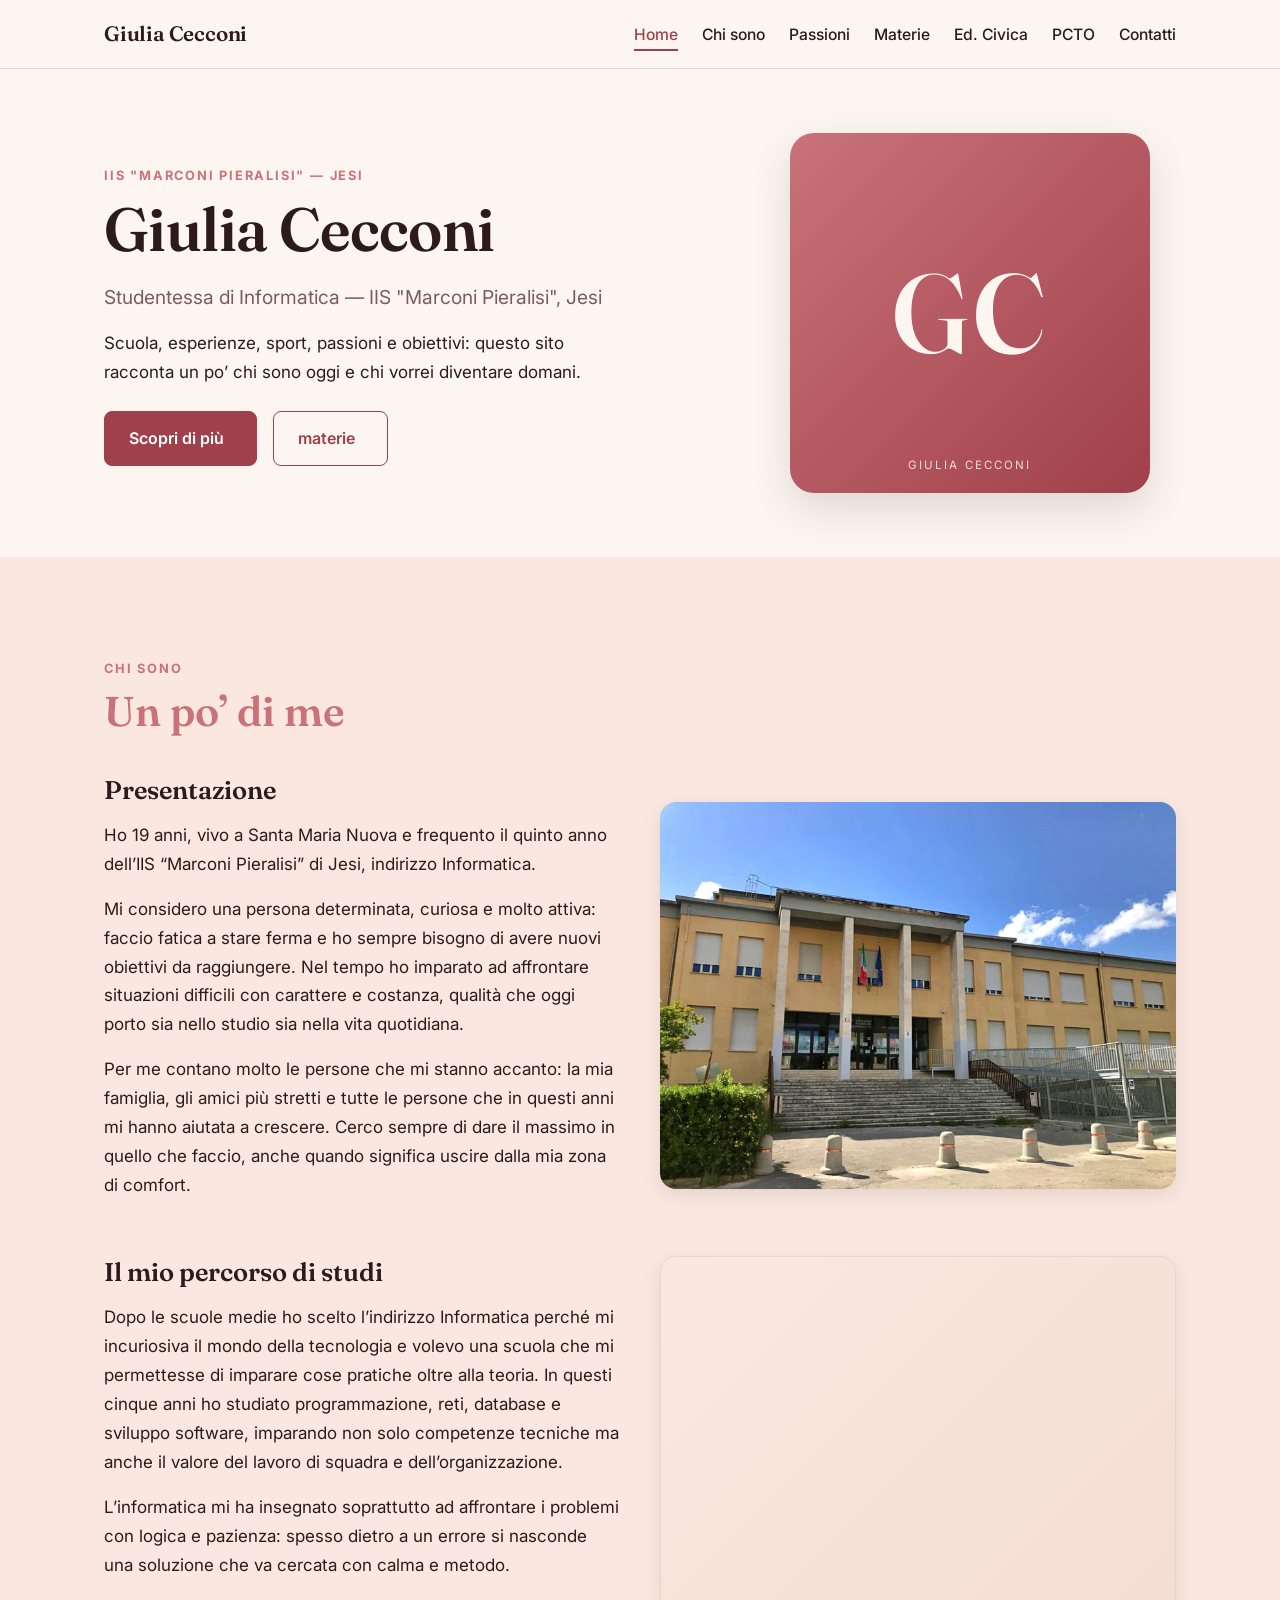
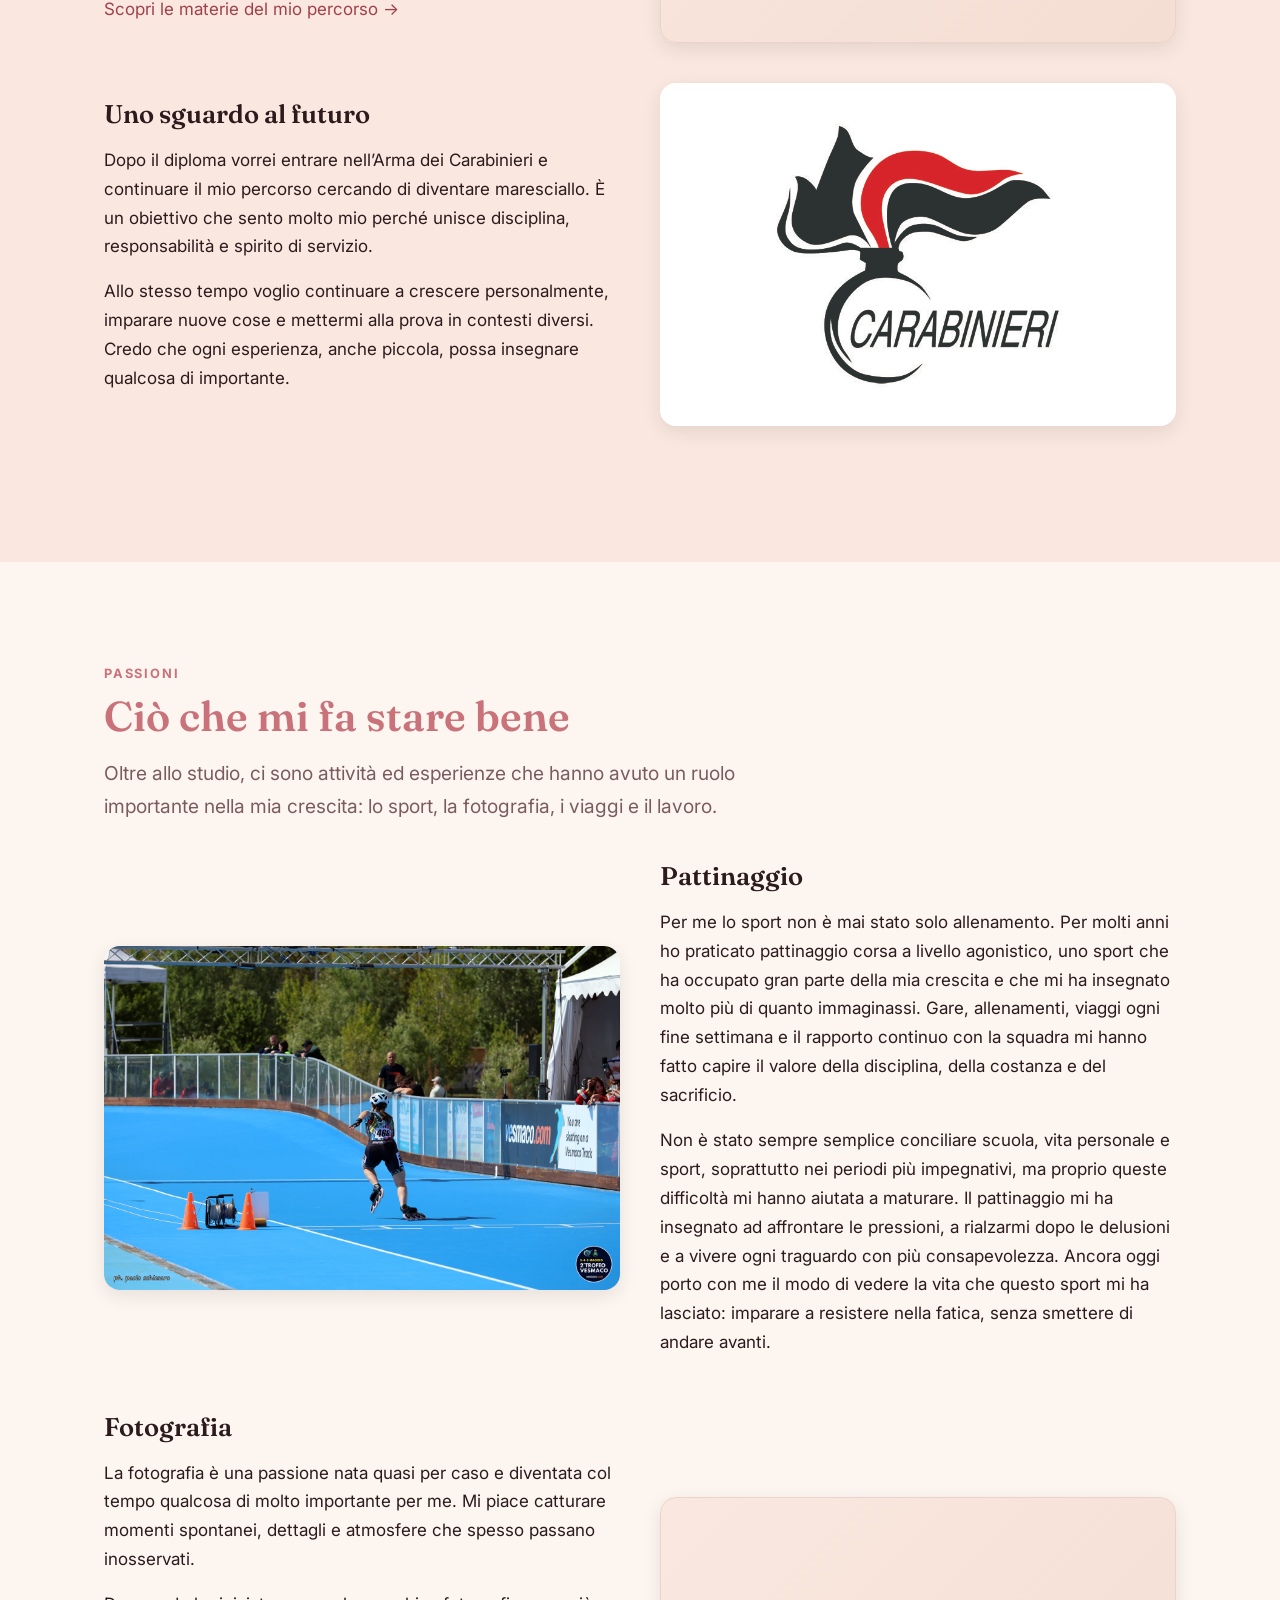
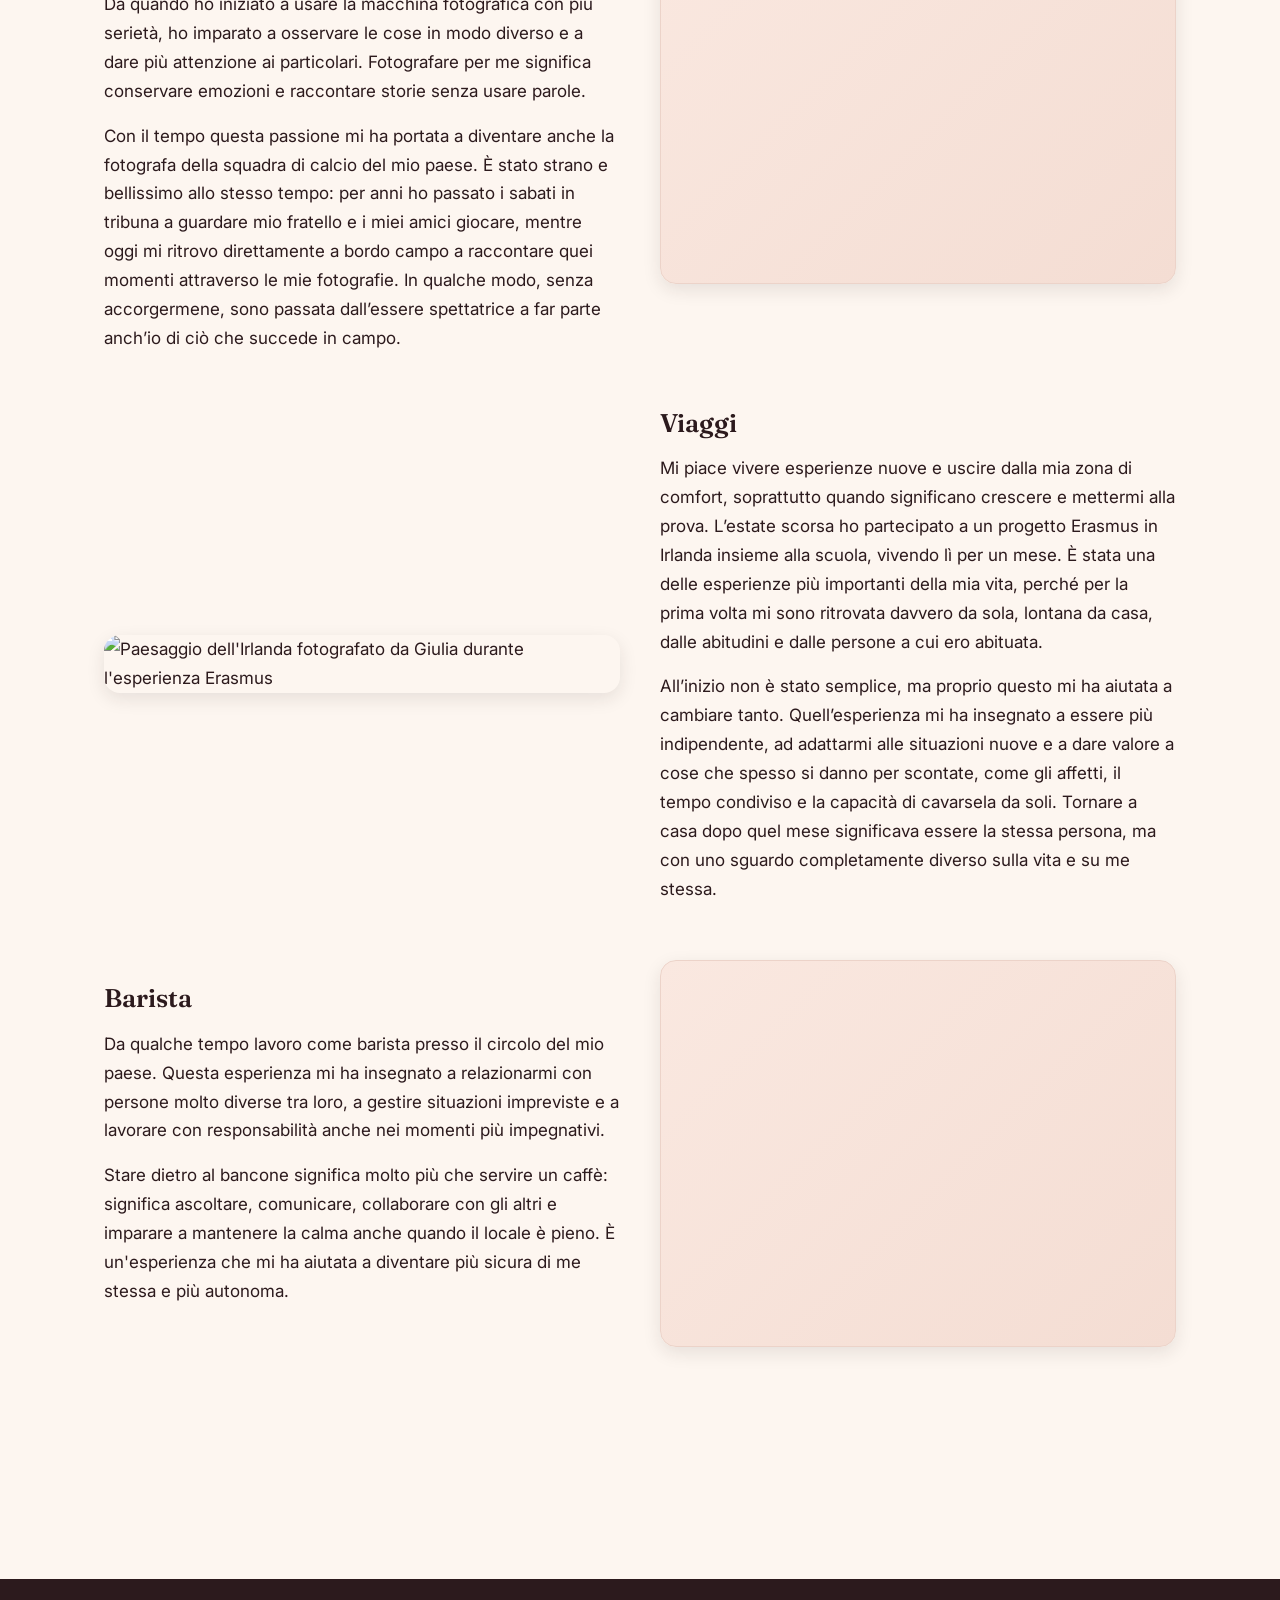
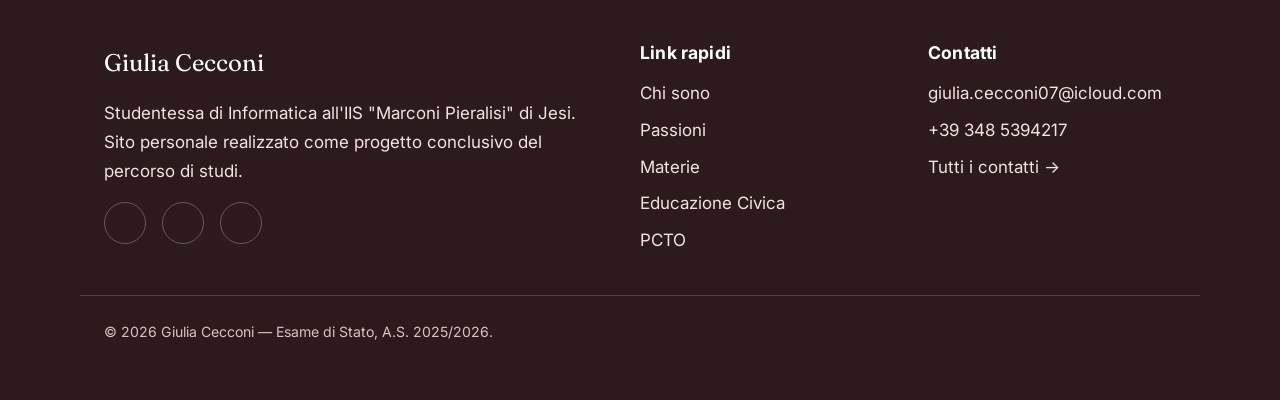
==== index.html @ 6cb70560 "Crea il sito personale (HTML, CSS, JS vanilla) Sito statico multi-pagina per l'Esame di Stato: - Hom" ====
<!DOCTYPE html>
<html lang="it">
<head>
  <meta charset="UTF-8">
  <meta name="viewport" content="width=device-width, initial-scale=1.0">
  <title>Giulia Cecconi — Sito personale</title>
  <meta name="description" content="Sito personale di Giulia Cecconi, studentessa di Informatica all'IIS Marconi Pieralisi di Jesi: chi sono, percorso di studi, passioni e obiettivi.">
  <meta property="og:title" content="Giulia Cecconi — Sito personale">
  <meta property="og:description" content="Scuola, esperienze, sport e passioni: il sito personale di Giulia Cecconi, studentessa di Informatica a Jesi.">
  <meta property="og:type" content="website">
  <link rel="preconnect" href="https://fonts.googleapis.com">
  <link rel="preconnect" href="https://fonts.gstatic.com" crossorigin>
  <link href="https://fonts.googleapis.com/css2?family=Fraunces:opsz,wght@9..144,400;9..144,500;9..144,600&family=Inter:wght@400;500;600;700&display=swap" rel="stylesheet">
  <link rel="stylesheet" href="css/style.css">
</head>
<body>
  <a class="skip-link" href="#main">Salta al contenuto</a>

  <!-- ======================= HEADER / NAV ======================= -->
  <header class="site-header">
    <nav class="nav container" aria-label="Navigazione principale">
      <a class="nav__brand" href="index.html">Giulia Cecconi</a>
      <button class="nav__toggle" aria-label="Apri il menù" aria-expanded="false" aria-controls="nav-list">
        <i data-lucide="menu"></i>
      </button>
      <ul class="nav__list" id="nav-list">
        <li class="nav__item"><a class="nav__link" href="index.html" aria-current="page">Home</a></li>
        <li class="nav__item"><a class="nav__link" href="index.html#chi-sono">Chi sono</a></li>
        <li class="nav__item"><a class="nav__link" href="index.html#passioni">Passioni</a></li>
        <li class="nav__item"><a class="nav__link" href="materie.html">Materie</a></li>
        <li class="nav__item"><a class="nav__link" href="educazione-civica.html">Ed. Civica</a></li>
        <li class="nav__item"><a class="nav__link" href="pcto.html">PCTO</a></li>
        <li class="nav__item"><a class="nav__link" href="contatti.html">Contatti</a></li>
      </ul>
    </nav>
  </header>

  <main id="main">
    <!-- ======================= HERO (#home) ======================= -->
    <section class="hero" id="home">
      <div class="container hero__inner">
        <div>
          <p class="eyebrow">IIS "Marconi Pieralisi" — Jesi</p>
          <h1>Giulia Cecconi</h1>
          <p class="lead">Studentessa di Informatica — IIS "Marconi Pieralisi", Jesi</p>
          <p class="hero__welcome">Scuola, esperienze, sport, passioni e obiettivi: questo sito racconta un po’ chi sono oggi e chi vorrei diventare domani.</p>
          <div class="hero__actions">
            <a class="btn btn--accent" href="#chi-sono">Scopri di più <i data-lucide="arrow-down"></i></a>
            <a class="btn btn--ghost" href="materie.html">materie <i data-lucide="arrow-right"></i></a>
          </div>
        </div>
        <!-- Placeholder grafico: foto profilo da inserire in un secondo momento -->
        <div class="monogram" aria-hidden="true">
          <span>GC</span>
          <small>Giulia Cecconi</small>
        </div>
      </div>
    </section>

    <!-- ======================= CHI SONO (#chi-sono) ======================= -->
    <section class="section section--surface" id="chi-sono">
      <div class="container">
        <div class="section__head reveal">
          <p class="eyebrow">Chi sono</p>
          <h2>Un po’ di me</h2>
        </div>

        <div class="feature reveal">
          <div class="feature__text">
            <h3>Presentazione</h3>
            <p>Ho 19 anni, vivo a Santa Maria Nuova e frequento il quinto anno dell’IIS “Marconi Pieralisi” di Jesi, indirizzo Informatica.</p>
            <p>Mi considero una persona determinata, curiosa e molto attiva: faccio fatica a stare ferma e ho sempre bisogno di avere nuovi obiettivi da raggiungere. Nel tempo ho imparato ad affrontare situazioni difficili con carattere e costanza, qualità che oggi porto sia nello studio sia nella vita quotidiana.</p>
            <p>Per me contano molto le persone che mi stanno accanto: la mia famiglia, gli amici più stretti e tutte le persone che in questi anni mi hanno aiutata a crescere. Cerco sempre di dare il massimo in quello che faccio, anche quando significa uscire dalla mia zona di comfort.</p>
          </div>
          <div class="feature__media">
            <img src="immagini/fotoScuola.jpg" alt="L'istituto IIS Marconi Pieralisi di Jesi frequentato da Giulia" loading="lazy">
          </div>
        </div>

        <div class="feature reveal">
          <div class="feature__text">
            <h3>Il mio percorso di studi</h3>
            <p>Dopo le scuole medie ho scelto l’indirizzo Informatica perché mi incuriosiva il mondo della tecnologia e volevo una scuola che mi permettesse di imparare cose pratiche oltre alla teoria. In questi cinque anni ho studiato programmazione, reti, database e sviluppo software, imparando non solo competenze tecniche ma anche il valore del lavoro di squadra e dell’organizzazione.</p>
            <p>L’informatica mi ha insegnato soprattutto ad affrontare i problemi con logica e pazienza: spesso dietro a un errore si nasconde una soluzione che va cercata con calma e metodo.</p>
            <p><a href="materie.html">Scopri le materie del mio percorso →</a></p>
          </div>
          <div class="feature__media">
            <div class="media-placeholder" role="img" aria-label="Sezione dedicata al percorso di studi">
              <i data-lucide="graduation-cap"></i>
            </div>
          </div>
        </div>

        <div class="feature feature--reverse reveal">
          <div class="feature__text">
            <h3>Uno sguardo al futuro</h3>
            <p>Dopo il diploma vorrei entrare nell’Arma dei Carabinieri e continuare il mio percorso cercando di diventare maresciallo. È un obiettivo che sento molto mio perché unisce disciplina, responsabilità e spirito di servizio.</p>
            <p>Allo stesso tempo voglio continuare a crescere personalmente, imparare nuove cose e mettermi alla prova in contesti diversi. Credo che ogni esperienza, anche piccola, possa insegnare qualcosa di importante.</p>
          </div>
          <div class="feature__media">
            <img src="immagini/carabinieri.jpg" alt="Immagine legata all'obiettivo di Giulia di entrare nell'Arma dei Carabinieri" loading="lazy">
          </div>
        </div>
      </div>
    </section>

    <!-- ======================= PASSIONI (#passioni) ======================= -->
    <section class="section" id="passioni">
      <div class="container">
        <div class="section__head reveal">
          <p class="eyebrow">Passioni</p>
          <h2>Ciò che mi fa stare bene</h2>
          <p class="lead">Oltre allo studio, ci sono attività ed esperienze che hanno avuto un ruolo importante nella mia crescita: lo sport, la fotografia, i viaggi e il lavoro.</p>
        </div>

        <!-- Pattinaggio -->
        <div class="feature reveal">
          <div class="feature__media">
            <img src="immagini/pattinaggio1.jpg" alt="Giulia durante una gara di pattinaggio corsa" loading="lazy">
          </div>
          <div class="feature__text">
            <h3>Pattinaggio</h3>
            <p>Per me lo sport non è mai stato solo allenamento. Per molti anni ho praticato pattinaggio corsa a livello agonistico, uno sport che ha occupato gran parte della mia crescita e che mi ha insegnato molto più di quanto immaginassi. Gare, allenamenti, viaggi ogni fine settimana e il rapporto continuo con la squadra mi hanno fatto capire il valore della disciplina, della costanza e del sacrificio.</p>
            <p>Non è stato sempre semplice conciliare scuola, vita personale e sport, soprattutto nei periodi più impegnativi, ma proprio queste difficoltà mi hanno aiutata a maturare. Il pattinaggio mi ha insegnato ad affrontare le pressioni, a rialzarmi dopo le delusioni e a vivere ogni traguardo con più consapevolezza. Ancora oggi porto con me il modo di vedere la vita che questo sport mi ha lasciato: imparare a resistere nella fatica, senza smettere di andare avanti.</p>
          </div>
        </div>

        <!-- Fotografia -->
        <div class="feature feature--reverse reveal">
          <div class="feature__media">
            <div class="media-placeholder" role="img" aria-label="Passione per la fotografia">
              <i data-lucide="camera"></i>
            </div>
          </div>
          <div class="feature__text">
            <h3>Fotografia</h3>
            <p>La fotografia è una passione nata quasi per caso e diventata col tempo qualcosa di molto importante per me. Mi piace catturare momenti spontanei, dettagli e atmosfere che spesso passano inosservati.</p>
            <p>Da quando ho iniziato a usare la macchina fotografica con più serietà, ho imparato a osservare le cose in modo diverso e a dare più attenzione ai particolari. Fotografare per me significa conservare emozioni e raccontare storie senza usare parole.</p>
            <p>Con il tempo questa passione mi ha portata a diventare anche la fotografa della squadra di calcio del mio paese. È stato strano e bellissimo allo stesso tempo: per anni ho passato i sabati in tribuna a guardare mio fratello e i miei amici giocare, mentre oggi mi ritrovo direttamente a bordo campo a raccontare quei momenti attraverso le mie fotografie. In qualche modo, senza accorgermene, sono passata dall’essere spettatrice a far parte anch’io di ciò che succede in campo.</p>
          </div>
        </div>

        <!-- Viaggi -->
        <div class="feature reveal">
          <div class="feature__media">
            <img src="immagini/fotoIrlanda.jpg" alt="Paesaggio dell'Irlanda fotografato da Giulia durante l'esperienza Erasmus" loading="lazy">
          </div>
          <div class="feature__text">
            <h3>Viaggi</h3>
            <p>Mi piace vivere esperienze nuove e uscire dalla mia zona di comfort, soprattutto quando significano crescere e mettermi alla prova. L’estate scorsa ho partecipato a un progetto Erasmus in Irlanda insieme alla scuola, vivendo lì per un mese. È stata una delle esperienze più importanti della mia vita, perché per la prima volta mi sono ritrovata davvero da sola, lontana da casa, dalle abitudini e dalle persone a cui ero abituata.</p>
            <p>All’inizio non è stato semplice, ma proprio questo mi ha aiutata a cambiare tanto. Quell’esperienza mi ha insegnato a essere più indipendente, ad adattarmi alle situazioni nuove e a dare valore a cose che spesso si danno per scontate, come gli affetti, il tempo condiviso e la capacità di cavarsela da soli. Tornare a casa dopo quel mese significava essere la stessa persona, ma con uno sguardo completamente diverso sulla vita e su me stessa.</p>
          </div>
        </div>

        <!-- Barista -->
        <div class="feature feature--reverse reveal">
          <div class="feature__media">
            <div class="media-placeholder" role="img" aria-label="Esperienza di lavoro come barista">
              <i data-lucide="coffee"></i>
            </div>
          </div>
          <div class="feature__text">
            <h3>Barista</h3>
            <p>Da qualche tempo lavoro come barista presso il circolo del mio paese. Questa esperienza mi ha insegnato a relazionarmi con persone molto diverse tra loro, a gestire situazioni impreviste e a lavorare con responsabilità anche nei momenti più impegnativi.</p>
            <p>Stare dietro al bancone significa molto più che servire un caffè: significa ascoltare, comunicare, collaborare con gli altri e imparare a mantenere la calma anche quando il locale è pieno. È un'esperienza che mi ha aiutata a diventare più sicura di me stessa e più autonoma.</p>
          </div>
        </div>
      </div>
    </section>
  </main>

  <!-- ======================= FOOTER ======================= -->
  <footer class="site-footer">
    <div class="container footer-grid">
      <div class="footer-col">
        <p class="footer-brand">Giulia Cecconi</p>
        <p>Studentessa di Informatica all'IIS "Marconi Pieralisi" di Jesi. Sito personale realizzato come progetto conclusivo del percorso di studi.</p>
        <div class="footer-social">
          <a href="https://instagram.com/giuliacecconiii" target="_blank" rel="noopener" aria-label="Profilo Instagram">
            <i data-lucide="instagram"></i>
          </a>
          <a href="https://github.com/Giulia431-creator" target="_blank" rel="noopener" aria-label="Profilo GitHub">
            <i data-lucide="github"></i>
          </a>
          <a href="mailto:giulia.cecconi07@icloud.com" aria-label="Invia una email">
            <i data-lucide="mail"></i>
          </a>
        </div>
      </div>
      <div class="footer-col">
        <h4>Link rapidi</h4>
        <ul>
          <li><a href="index.html#chi-sono">Chi sono</a></li>
          <li><a href="index.html#passioni">Passioni</a></li>
          <li><a href="materie.html">Materie</a></li>
          <li><a href="educazione-civica.html">Educazione Civica</a></li>
          <li><a href="pcto.html">PCTO</a></li>
        </ul>
      </div>
      <div class="footer-col">
        <h4>Contatti</h4>
        <ul>
          <li><a href="mailto:giulia.cecconi07@icloud.com">giulia.cecconi07@icloud.com</a></li>
          <li><a href="tel:+393485394217">+39 348 5394217</a></li>
          <li><a href="contatti.html">Tutti i contatti →</a></li>
        </ul>
      </div>
    </div>
    <div class="container footer-bottom">
      <p>© <span data-year>2026</span> Giulia Cecconi — Esame di Stato, A.S. 2025/2026.</p>
    </div>
  </footer>

  <script src="https://unpkg.com/lucide@latest"></script>
  <script src="js/script.js"></script>
</body>
</html>
---- css/style.css ----
/* =========================================================
   Sito personale di Giulia Cecconi
   Foglio di stile unico — mobile-first
   Mood: editoriale caldo e sobrio
   ========================================================= */

/* -------------------------------------------------
   1. Variabili globali (palette, spaziature, token)
   ------------------------------------------------- */
:root {
  /* Palette fissa (da brief) */
  --color-bg:        #FDF6F0;  /* bianco caldo, sfondo principale */
  --color-surface:   #FAE8E0;  /* rosa cipria chiaro, sfondo card e sezioni alternate */
  --color-primary:   #C9727A;  /* rosa antico medio, titoli e accenti strutturali */
  --color-accent:    #A0404A;  /* rosa scuro/burgundy, CTA, link attivi, hover */
  --color-text:      #2C1A1D;  /* quasi-nero caldo, corpo del testo */
  --color-muted:     #7A5C60;  /* rosa-grigio, didascalie, label, testo secondario */

  /* Superfici derivate */
  --color-surface-2: #F4DDD3;  /* tono leggermente più carico per bordi/hover */
  --color-border:    #ECD3C9;

  /* Tipografia */
  --font-head: "Fraunces", Georgia, "Times New Roman", serif;
  --font-body: "Inter", system-ui, -apple-system, "Segoe UI", sans-serif;

  /* Scala spaziature */
  --space-xs: 0.5rem;
  --space-sm: 1rem;
  --space-md: 1.5rem;
  --space-lg: 2.5rem;
  --space-xl: 4rem;
  --space-2xl: 6rem;

  /* Raggi */
  --radius-sm: 8px;
  --radius:    16px;
  --radius-lg: 24px;

  /* Ombre (scala coerente) */
  --shadow-sm: 0 1px 3px rgba(44, 26, 29, 0.08);
  --shadow:    0 6px 18px rgba(44, 26, 29, 0.10);
  --shadow-lg: 0 16px 40px rgba(44, 26, 29, 0.14);

  /* Transizioni */
  --transition: 220ms ease;

  /* Layout */
  --content-width: 1120px;
  --header-height: 68px;
}

/* -------------------------------------------------
   2. Reset di base e impostazioni generali
   ------------------------------------------------- */
*,
*::before,
*::after {
  box-sizing: border-box;
}

html {
  scroll-behavior: smooth;
  /* compensa l'header sticky quando si salta alle ancore */
  scroll-padding-top: calc(var(--header-height) + 1rem);
}

body {
  margin: 0;
  font-family: var(--font-body);
  font-size: 1.0625rem;
  line-height: 1.7;
  color: var(--color-text);
  background-color: var(--color-bg);
  -webkit-font-smoothing: antialiased;
}

img {
  max-width: 100%;
  display: block;
}

a {
  color: var(--color-accent);
  text-decoration: none;
}

a:hover {
  text-decoration: underline;
  text-underline-offset: 3px;
}

/* Focus visibile su tutti gli elementi interattivi */
a:focus-visible,
button:focus-visible,
.subject-card:focus-visible {
  outline: 3px solid var(--color-accent);
  outline-offset: 3px;
  border-radius: var(--radius-sm);
}

/* -------------------------------------------------
   3. Tipografia (4 livelli visivi netti)
   ------------------------------------------------- */
h1, h2, h3, h4 {
  font-family: var(--font-head);
  font-weight: 600;
  line-height: 1.15;
  color: var(--color-text);
  margin: 0 0 var(--space-sm);
}

h1 {
  font-size: clamp(2.4rem, 6vw, 3.8rem);
  font-weight: 600;
  letter-spacing: -0.01em;
}

h2 {
  font-size: clamp(1.9rem, 4vw, 2.6rem);
  color: var(--color-primary);
}

h3 {
  font-size: clamp(1.3rem, 2.5vw, 1.6rem);
}

h4 {
  font-size: 1.1rem;
  font-family: var(--font-body);
  font-weight: 700;
  letter-spacing: 0.01em;
}

p {
  margin: 0 0 var(--space-sm);
}

.lead {
  font-size: 1.2rem;
  color: var(--color-muted);
}

/* Etichetta/eyebrow sopra i titoli di sezione */
.eyebrow {
  display: inline-block;
  font-family: var(--font-body);
  font-size: 0.8rem;
  font-weight: 700;
  letter-spacing: 0.14em;
  text-transform: uppercase;
  color: var(--color-primary);
  margin-bottom: var(--space-xs);
}

/* -------------------------------------------------
   4. Layout di base e contenitori
   ------------------------------------------------- */
.container {
  width: 100%;
  max-width: var(--content-width);
  margin-inline: auto;
  padding-inline: var(--space-md);
}

.section {
  padding-block: var(--space-xl);
}

.section--surface {
  background-color: var(--color-surface);
}

.section__head {
  max-width: 720px;
  margin-bottom: var(--space-lg);
}

.skip-link {
  position: absolute;
  left: -999px;
  top: 0;
  background: var(--color-accent);
  color: #fff;
  padding: 0.6rem 1rem;
  border-radius: 0 0 var(--radius-sm) 0;
  z-index: 200;
}
.skip-link:focus {
  left: 0;
}

/* -------------------------------------------------
   5. Header e navigazione (sticky + hamburger)
   ------------------------------------------------- */
.site-header {
  position: sticky;
  top: 0;
  z-index: 100;
  background-color: rgba(253, 246, 240, 0.92);
  backdrop-filter: saturate(160%) blur(8px);
  border-bottom: 1px solid var(--color-border);
}

.nav {
  display: flex;
  align-items: center;
  justify-content: space-between;
  height: var(--header-height);
}

.nav__brand {
  font-family: var(--font-head);
  font-weight: 600;
  font-size: 1.3rem;
  color: var(--color-text);
  letter-spacing: -0.01em;
}
.nav__brand:hover {
  text-decoration: none;
  color: var(--color-accent);
}

.nav__toggle {
  display: inline-flex;
  align-items: center;
  justify-content: center;
  width: 44px;
  height: 44px;
  background: transparent;
  border: 1px solid var(--color-border);
  border-radius: var(--radius-sm);
  color: var(--color-text);
  cursor: pointer;
}
.nav__toggle:hover {
  background-color: var(--color-surface);
}

.nav__list {
  list-style: none;
  margin: 0;
  padding: 0;
  display: flex;
  gap: var(--space-md);
}

.nav__link {
  color: var(--color-text);
  font-weight: 500;
  font-size: 0.98rem;
  padding: 0.35rem 0;
  position: relative;
}
.nav__link:hover {
  color: var(--color-accent);
  text-decoration: none;
}
/* link attivo / hover: underline burgundy discreta */
.nav__link::after {
  content: "";
  position: absolute;
  left: 0;
  bottom: -2px;
  width: 0;
  height: 2px;
  background-color: var(--color-accent);
  transition: width var(--transition);
}
.nav__link:hover::after,
.nav__link[aria-current="page"]::after {
  width: 100%;
}
.nav__link[aria-current="page"] {
  color: var(--color-accent);
}

/* Mobile-first: menù nascosto, hamburger visibile */
@media (max-width: 767px) {
  .nav__list {
    position: fixed;
    inset: var(--header-height) 0 auto 0;
    flex-direction: column;
    gap: 0;
    background-color: var(--color-bg);
    border-bottom: 1px solid var(--color-border);
    box-shadow: var(--shadow);
    padding: var(--space-sm) var(--space-md) var(--space-md);
    transform: translateY(-12px);
    opacity: 0;
    pointer-events: none;
    transition: opacity var(--transition), transform var(--transition);
  }
  .nav__list.is-open {
    transform: translateY(0);
    opacity: 1;
    pointer-events: auto;
  }
  .nav__item {
    border-bottom: 1px solid var(--color-border);
  }
  .nav__link {
    display: block;
    padding: 0.85rem 0;
  }
  .nav__link::after { display: none; }
}

/* -------------------------------------------------
   6. Bottoni / CTA
   ------------------------------------------------- */
.btn {
  display: inline-flex;
  align-items: center;
  gap: 0.5rem;
  font-family: var(--font-body);
  font-weight: 600;
  font-size: 1rem;
  padding: 0.8rem 1.5rem;
  border-radius: var(--radius-sm);
  border: 1.5px solid var(--color-accent);
  color: var(--color-accent);
  background-color: transparent;
  cursor: pointer;
  transition: background-color var(--transition), color var(--transition), transform var(--transition);
}
.btn:hover {
  text-decoration: none;
  transform: translateY(-2px);
}
.btn--accent {
  background-color: var(--color-accent);
  color: #fff;
}
.btn--accent:hover {
  background-color: #862f39;
  border-color: #862f39;
  color: #fff;
}
.btn--ghost:hover {
  background-color: var(--color-surface);
}
.btn .lucide {
  width: 18px;
  height: 18px;
}

/* -------------------------------------------------
   7. Hero (home)
   ------------------------------------------------- */
.hero {
  padding-block: var(--space-xl);
}
.hero__inner {
  display: grid;
  gap: var(--space-lg);
  align-items: center;
}
.hero__welcome {
  max-width: 46ch;
}
.hero__actions {
  display: flex;
  flex-wrap: wrap;
  gap: var(--space-sm);
  margin-top: var(--space-md);
}

/* Monogramma "GC" — placeholder grafico al posto della foto profilo */
.monogram {
  aspect-ratio: 1 / 1;
  max-width: 360px;
  width: 100%;
  margin-inline: auto;
  display: grid;
  place-items: center;
  border-radius: var(--radius-lg);
  background: linear-gradient(135deg, var(--color-primary), var(--color-accent));
  color: var(--color-bg);
  box-shadow: var(--shadow-lg);
  position: relative;
}
.monogram span {
  font-family: var(--font-head);
  font-size: clamp(4rem, 14vw, 7rem);
  font-weight: 600;
  letter-spacing: 0.02em;
}
.monogram small {
  position: absolute;
  bottom: 1.1rem;
  font-family: var(--font-body);
  font-size: 0.72rem;
  letter-spacing: 0.18em;
  text-transform: uppercase;
  opacity: 0.85;
}

/* -------------------------------------------------
   8. Blocchi alternati testo/immagine (passioni, PCTO)
   ------------------------------------------------- */
.feature {
  display: grid;
  gap: var(--space-md);
  align-items: center;
  margin-bottom: var(--space-lg);
}
.feature__media img,
.feature__media .media-placeholder {
  border-radius: var(--radius);
  box-shadow: var(--shadow);
}
.feature__media img {
  width: 100%;
  height: 100%;
  max-height: 420px;
  object-fit: cover;
}

/* Placeholder grafico riutilizzabile (gradiente + icona) */
.media-placeholder {
  aspect-ratio: 4 / 3;
  display: grid;
  place-items: center;
  border-radius: var(--radius);
  background: linear-gradient(135deg, var(--color-surface), var(--color-surface-2));
  border: 1px solid var(--color-border);
  color: var(--color-primary);
}
.media-placeholder .lucide {
  width: 56px;
  height: 56px;
  stroke-width: 1.4;
}

/* -------------------------------------------------
   9. Card materie (griglia responsive)
   ------------------------------------------------- */
.area-group {
  margin-bottom: var(--space-xl);
}
.area-group__title {
  display: flex;
  align-items: center;
  gap: var(--space-sm);
  margin-bottom: var(--space-md);
}

.card-grid {
  display: grid;
  grid-template-columns: 1fr;
  gap: var(--space-md);
}

.subject-card {
  display: flex;
  flex-direction: column;
  background-color: #fff;
  border: 1px solid var(--color-border);
  border-radius: var(--radius);
  overflow: hidden;
  box-shadow: var(--shadow-sm);
  color: var(--color-text);
  transition: transform var(--transition), box-shadow var(--transition), border-color var(--transition);
}
.subject-card:hover {
  text-decoration: none;
  transform: translateY(-4px);
  box-shadow: var(--shadow);
  border-color: var(--color-primary);
}
.subject-card__media {
  aspect-ratio: 16 / 10;
  background: linear-gradient(135deg, var(--color-surface), var(--color-surface-2));
  display: grid;
  place-items: center;
  color: var(--color-primary);
  overflow: hidden;
}
.subject-card__media img {
  width: 100%;
  height: 100%;
  object-fit: cover;
}
.subject-card__media .lucide {
  width: 48px;
  height: 48px;
  stroke-width: 1.4;
}
.subject-card__body {
  padding: var(--space-md);
  display: flex;
  flex-direction: column;
  gap: 0.4rem;
  flex: 1;
}
.subject-card__title {
  margin: 0;
  font-size: 1.2rem;
}
.subject-card__desc {
  margin: 0;
  color: var(--color-muted);
  font-size: 0.95rem;
}
.subject-card__more {
  margin-top: auto;
  padding-top: var(--space-sm);
  font-weight: 600;
  color: var(--color-accent);
  display: inline-flex;
  align-items: center;
  gap: 0.35rem;
}
.subject-card__more .lucide {
  width: 16px;
  height: 16px;
}

/* -------------------------------------------------
   10. Articolo / contenuto lungo (pagine materia, ed. civica)
   ------------------------------------------------- */
.page-hero {
  background-color: var(--color-surface);
  padding-block: var(--space-lg);
  border-bottom: 1px solid var(--color-border);
}
.breadcrumb {
  font-size: 0.9rem;
  color: var(--color-muted);
  margin-bottom: var(--space-sm);
}
.breadcrumb a { color: var(--color-muted); }
.breadcrumb a:hover { color: var(--color-accent); }

.prose {
  max-width: 760px;
}
.prose h3 {
  margin-top: var(--space-lg);
  color: var(--color-primary);
}
.prose h4 {
  margin-top: var(--space-md);
}
.prose ul,
.prose ol {
  padding-left: 1.3rem;
  margin-bottom: var(--space-sm);
}
.prose li {
  margin-bottom: 0.3rem;
}

/* Tabelle (HTTP/HTTPS, firma digitale, concorrenza...) */
.table-wrap {
  overflow-x: auto;
  margin-block: var(--space-md);
}
table.data {
  width: 100%;
  border-collapse: collapse;
  min-width: 460px;
  background-color: #fff;
  border-radius: var(--radius-sm);
  overflow: hidden;
  box-shadow: var(--shadow-sm);
}
table.data th,
table.data td {
  text-align: left;
  padding: 0.75rem 1rem;
  border-bottom: 1px solid var(--color-border);
  vertical-align: top;
}
table.data thead th {
  background-color: var(--color-surface);
  color: var(--color-text);
  font-family: var(--font-body);
}
table.data tbody tr:last-child td {
  border-bottom: 0;
}

/* Box / callout per i contenuti chiave */
.callout {
  background-color: var(--color-surface);
  border-left: 4px solid var(--color-primary);
  border-radius: var(--radius-sm);
  padding: var(--space-md);
  margin-block: var(--space-md);
}
.callout h3,
.callout h4 { margin-top: 0; }

/* Embed PDF */
.pdf-embed {
  margin-block: var(--space-md);
  border: 1px solid var(--color-border);
  border-radius: var(--radius);
  overflow: hidden;
  background-color: #fff;
}
.pdf-embed iframe {
  width: 100%;
  height: 520px;
  border: 0;
  display: block;
}
.pdf-embed__bar {
  display: flex;
  flex-wrap: wrap;
  align-items: center;
  justify-content: space-between;
  gap: var(--space-sm);
  padding: 0.75rem 1rem;
  background-color: var(--color-surface);
  border-bottom: 1px solid var(--color-border);
  font-size: 0.95rem;
  color: var(--color-muted);
}

figure {
  margin: var(--space-md) 0;
}
figure img {
  border-radius: var(--radius);
  box-shadow: var(--shadow);
  width: 100%;
}
figcaption {
  margin-top: 0.5rem;
  font-size: 0.88rem;
  color: var(--color-muted);
  text-align: center;
}

/* -------------------------------------------------
   11. Gallery (PCTO)
   ------------------------------------------------- */
.gallery {
  display: grid;
  grid-template-columns: repeat(2, 1fr);
  gap: var(--space-sm);
  margin-block: var(--space-md);
}
.gallery img {
  width: 100%;
  aspect-ratio: 4 / 3;
  object-fit: cover;
  border-radius: var(--radius-sm);
  box-shadow: var(--shadow-sm);
}

/* -------------------------------------------------
   12. Liste competenze (PCTO)
   ------------------------------------------------- */
.skills-grid {
  display: grid;
  grid-template-columns: 1fr;
  gap: var(--space-md);
  margin-block: var(--space-md);
}
.skills-card {
  background-color: #fff;
  border: 1px solid var(--color-border);
  border-radius: var(--radius);
  padding: var(--space-md);
  box-shadow: var(--shadow-sm);
}
.skills-card h3 {
  margin-top: 0;
  display: flex;
  align-items: center;
  gap: 0.5rem;
}
.skills-card ul {
  margin: 0;
  padding-left: 1.2rem;
}

/* -------------------------------------------------
   13. Contatti
   ------------------------------------------------- */
.contact-grid {
  display: grid;
  grid-template-columns: 1fr;
  gap: var(--space-md);
  margin-top: var(--space-lg);
}
.contact-item {
  display: flex;
  align-items: flex-start;
  gap: var(--space-sm);
  background-color: #fff;
  border: 1px solid var(--color-border);
  border-radius: var(--radius);
  padding: var(--space-md);
  box-shadow: var(--shadow-sm);
  transition: transform var(--transition), box-shadow var(--transition);
}
.contact-item:hover {
  text-decoration: none;
  transform: translateY(-3px);
  box-shadow: var(--shadow);
}
.contact-item .lucide {
  width: 26px;
  height: 26px;
  color: var(--color-primary);
  flex-shrink: 0;
  margin-top: 2px;
}
.contact-item__label {
  display: block;
  font-size: 0.78rem;
  letter-spacing: 0.1em;
  text-transform: uppercase;
  color: var(--color-muted);
}
.contact-item__value {
  font-weight: 600;
  color: var(--color-text);
  word-break: break-word;
}

/* -------------------------------------------------
   14. Footer
   ------------------------------------------------- */
.site-footer {
  background-color: var(--color-text);
  color: #f3e4df;
  padding-block: var(--space-xl) var(--space-lg);
  margin-top: var(--space-2xl);
}
.site-footer a {
  color: #f3e4df;
}
.site-footer a:hover {
  color: #fff;
}
.footer-grid {
  display: grid;
  grid-template-columns: 1fr;
  gap: var(--space-lg);
}
.footer-col h4 {
  color: #fff;
  margin-bottom: var(--space-sm);
}
.footer-col ul {
  list-style: none;
  margin: 0;
  padding: 0;
  display: grid;
  gap: 0.5rem;
}
.footer-brand {
  font-family: var(--font-head);
  font-size: 1.5rem;
  color: #fff;
}
.footer-social {
  display: flex;
  gap: var(--space-sm);
  margin-top: var(--space-sm);
}
.footer-social a {
  display: inline-flex;
  width: 42px;
  height: 42px;
  align-items: center;
  justify-content: center;
  border: 1px solid rgba(243, 228, 223, 0.3);
  border-radius: 50%;
}
.footer-social a:hover {
  background-color: var(--color-accent);
  border-color: var(--color-accent);
}
.footer-bottom {
  margin-top: var(--space-lg);
  padding-top: var(--space-md);
  border-top: 1px solid rgba(243, 228, 223, 0.2);
  font-size: 0.88rem;
  color: #d9c4be;
}

/* -------------------------------------------------
   15. Animazioni di comparsa (reveal on scroll)
   ------------------------------------------------- */
.reveal {
  opacity: 0;
  transform: translateY(24px);
  transition: opacity 600ms ease, transform 600ms ease;
}
.reveal.is-visible {
  opacity: 1;
  transform: none;
}

@media (prefers-reduced-motion: reduce) {
  html { scroll-behavior: auto; }
  .reveal {
    opacity: 1;
    transform: none;
    transition: none;
  }
  .btn:hover,
  .subject-card:hover,
  .contact-item:hover { transform: none; }
}

/* -------------------------------------------------
   16. Media query — tablet e desktop
   ------------------------------------------------- */
@media (min-width: 480px) {
  .gallery {
    grid-template-columns: repeat(3, 1fr);
  }
}

@media (min-width: 768px) {
  .nav__toggle { display: none; }
  .nav__list {
    position: static;
    flex-direction: row;
  }

  .section { padding-block: var(--space-2xl); }

  .hero__inner {
    grid-template-columns: 1.2fr 0.8fr;
  }

  .feature {
    grid-template-columns: 1fr 1fr;
    gap: var(--space-lg);
  }
  /* zig-zag: nei blocchi pari l'immagine va a destra */
  .feature--reverse .feature__media { order: 2; }

  .card-grid {
    grid-template-columns: repeat(2, 1fr);
  }

  .skills-grid {
    grid-template-columns: 1fr 1fr;
  }

  .contact-grid {
    grid-template-columns: repeat(2, 1fr);
  }

  .footer-grid {
    grid-template-columns: 2fr 1fr 1fr;
  }

  .gallery {
    grid-template-columns: repeat(4, 1fr);
  }
}

@media (min-width: 1024px) {
  .card-grid {
    grid-template-columns: repeat(3, 1fr);
  }
}
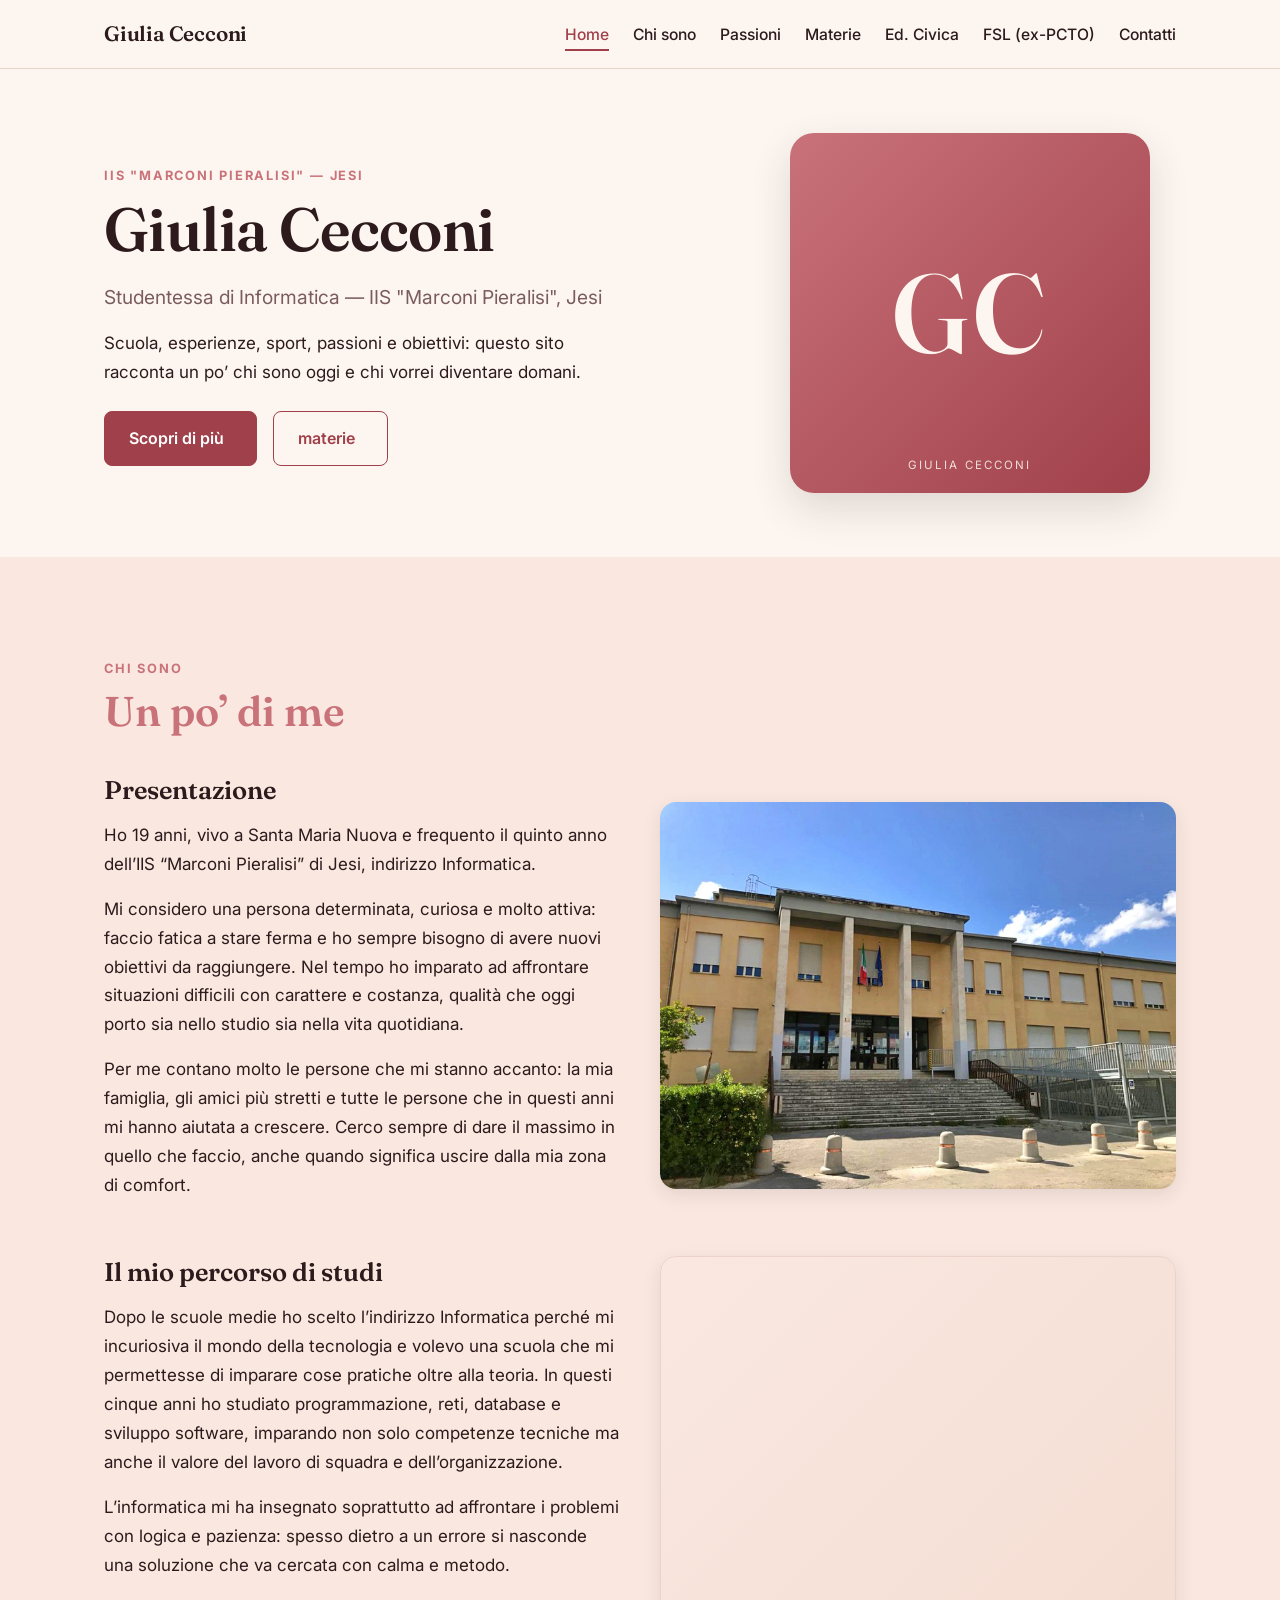
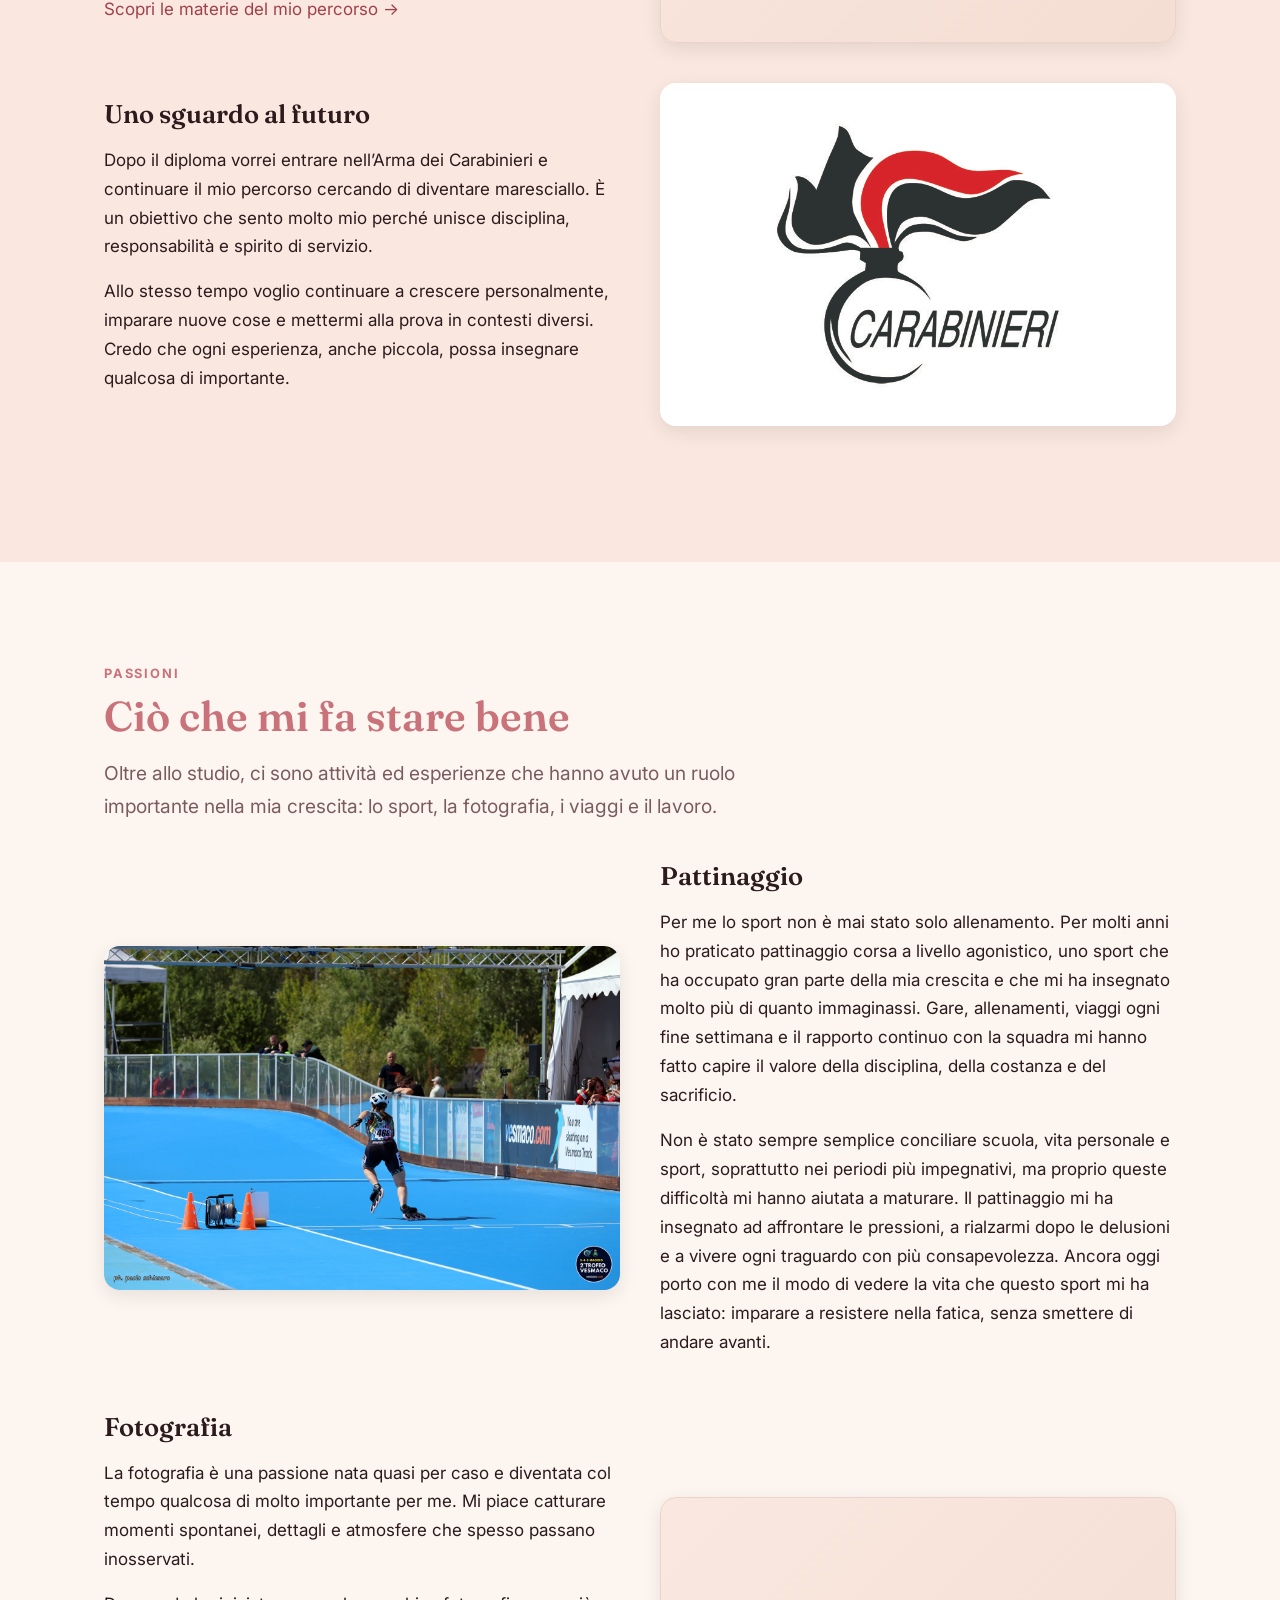
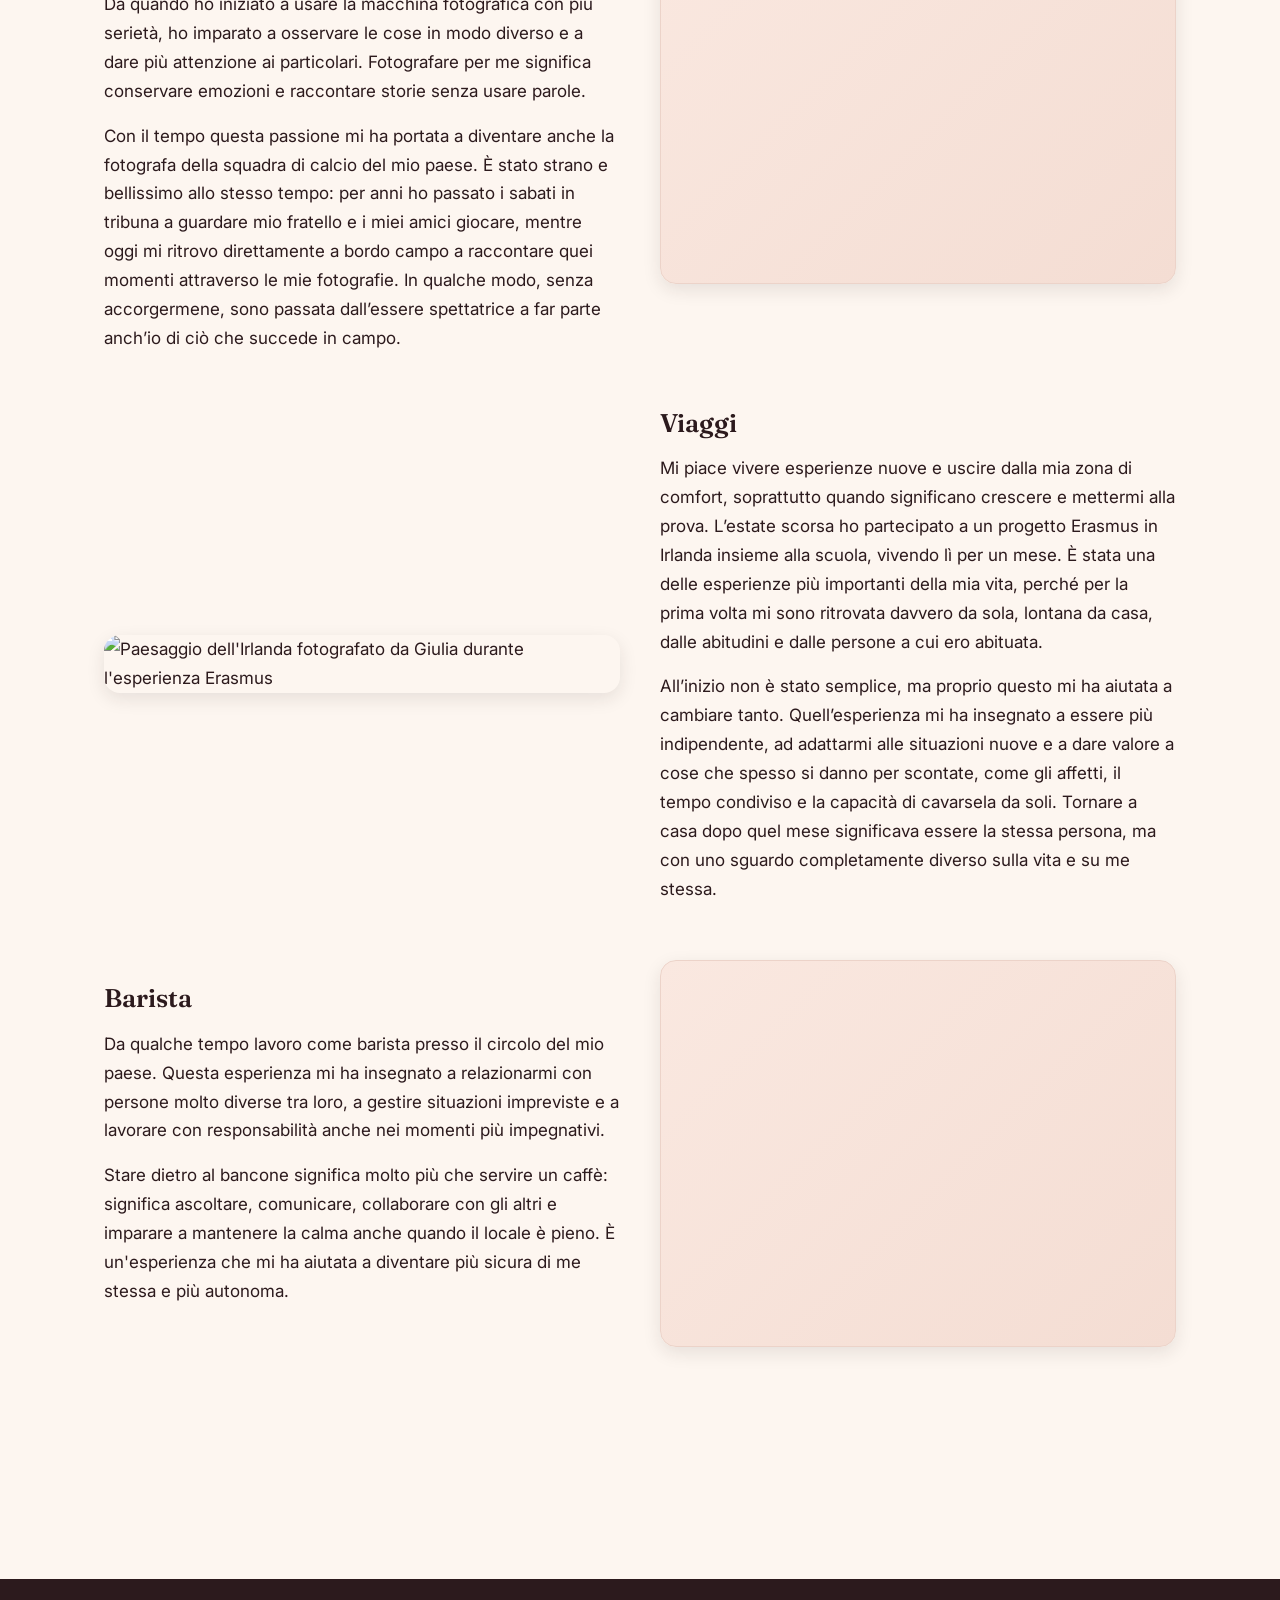
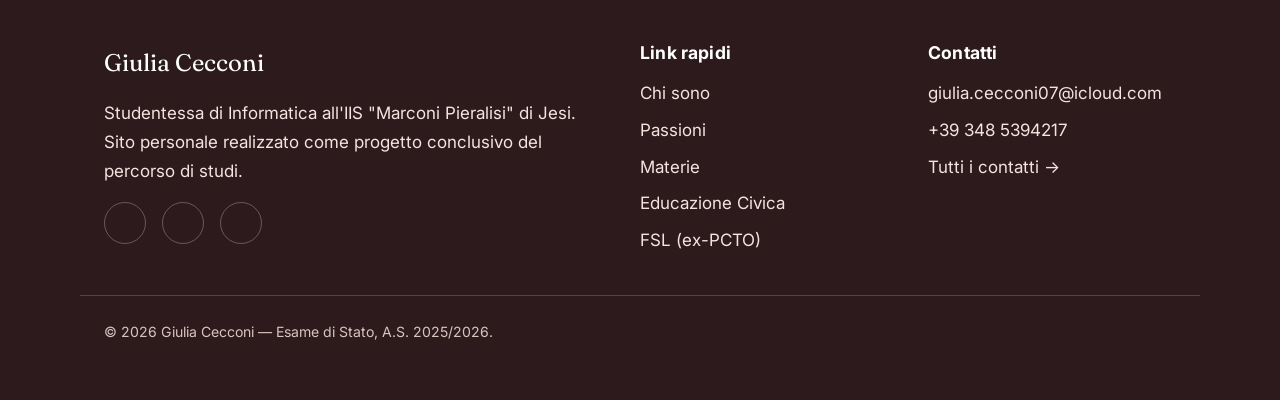
==== commit edb64359: "Rinomina etichetta PCTO in FSL (ex-PCTO) nel sito Co-Authored-By: Claude Opus 4.8 <noreply@anthropic" ====
--- a/index.html
+++ b/index.html
@@ -29,7 +29,7 @@
         <li class="nav__item"><a class="nav__link" href="index.html#passioni">Passioni</a></li>
         <li class="nav__item"><a class="nav__link" href="materie.html">Materie</a></li>
         <li class="nav__item"><a class="nav__link" href="educazione-civica.html">Ed. Civica</a></li>
-        <li class="nav__item"><a class="nav__link" href="pcto.html">PCTO</a></li>
+        <li class="nav__item"><a class="nav__link" href="pcto.html">FSL (ex-PCTO)</a></li>
         <li class="nav__item"><a class="nav__link" href="contatti.html">Contatti</a></li>
       </ul>
     </nav>
@@ -194,7 +194,7 @@
           <li><a href="index.html#passioni">Passioni</a></li>
           <li><a href="materie.html">Materie</a></li>
           <li><a href="educazione-civica.html">Educazione Civica</a></li>
-          <li><a href="pcto.html">PCTO</a></li>
+          <li><a href="pcto.html">FSL (ex-PCTO)</a></li>
         </ul>
       </div>
       <div class="footer-col">
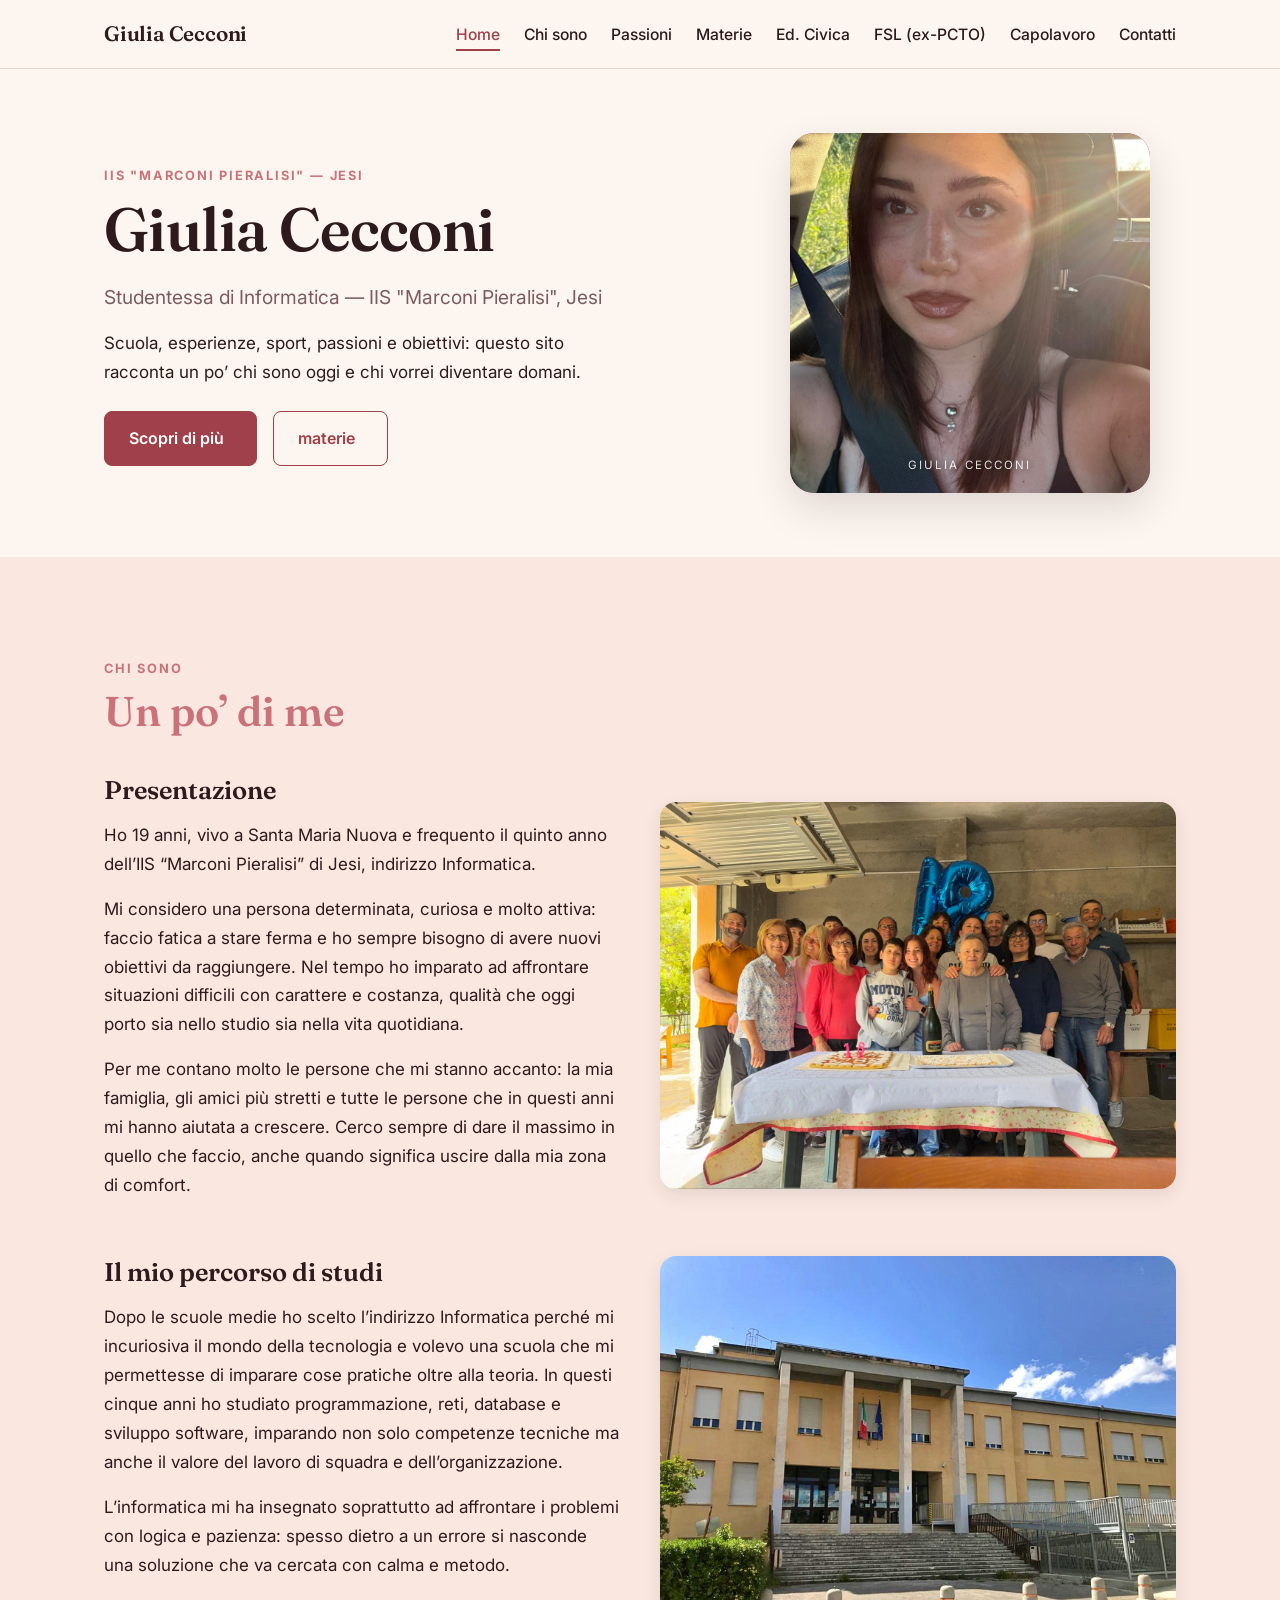
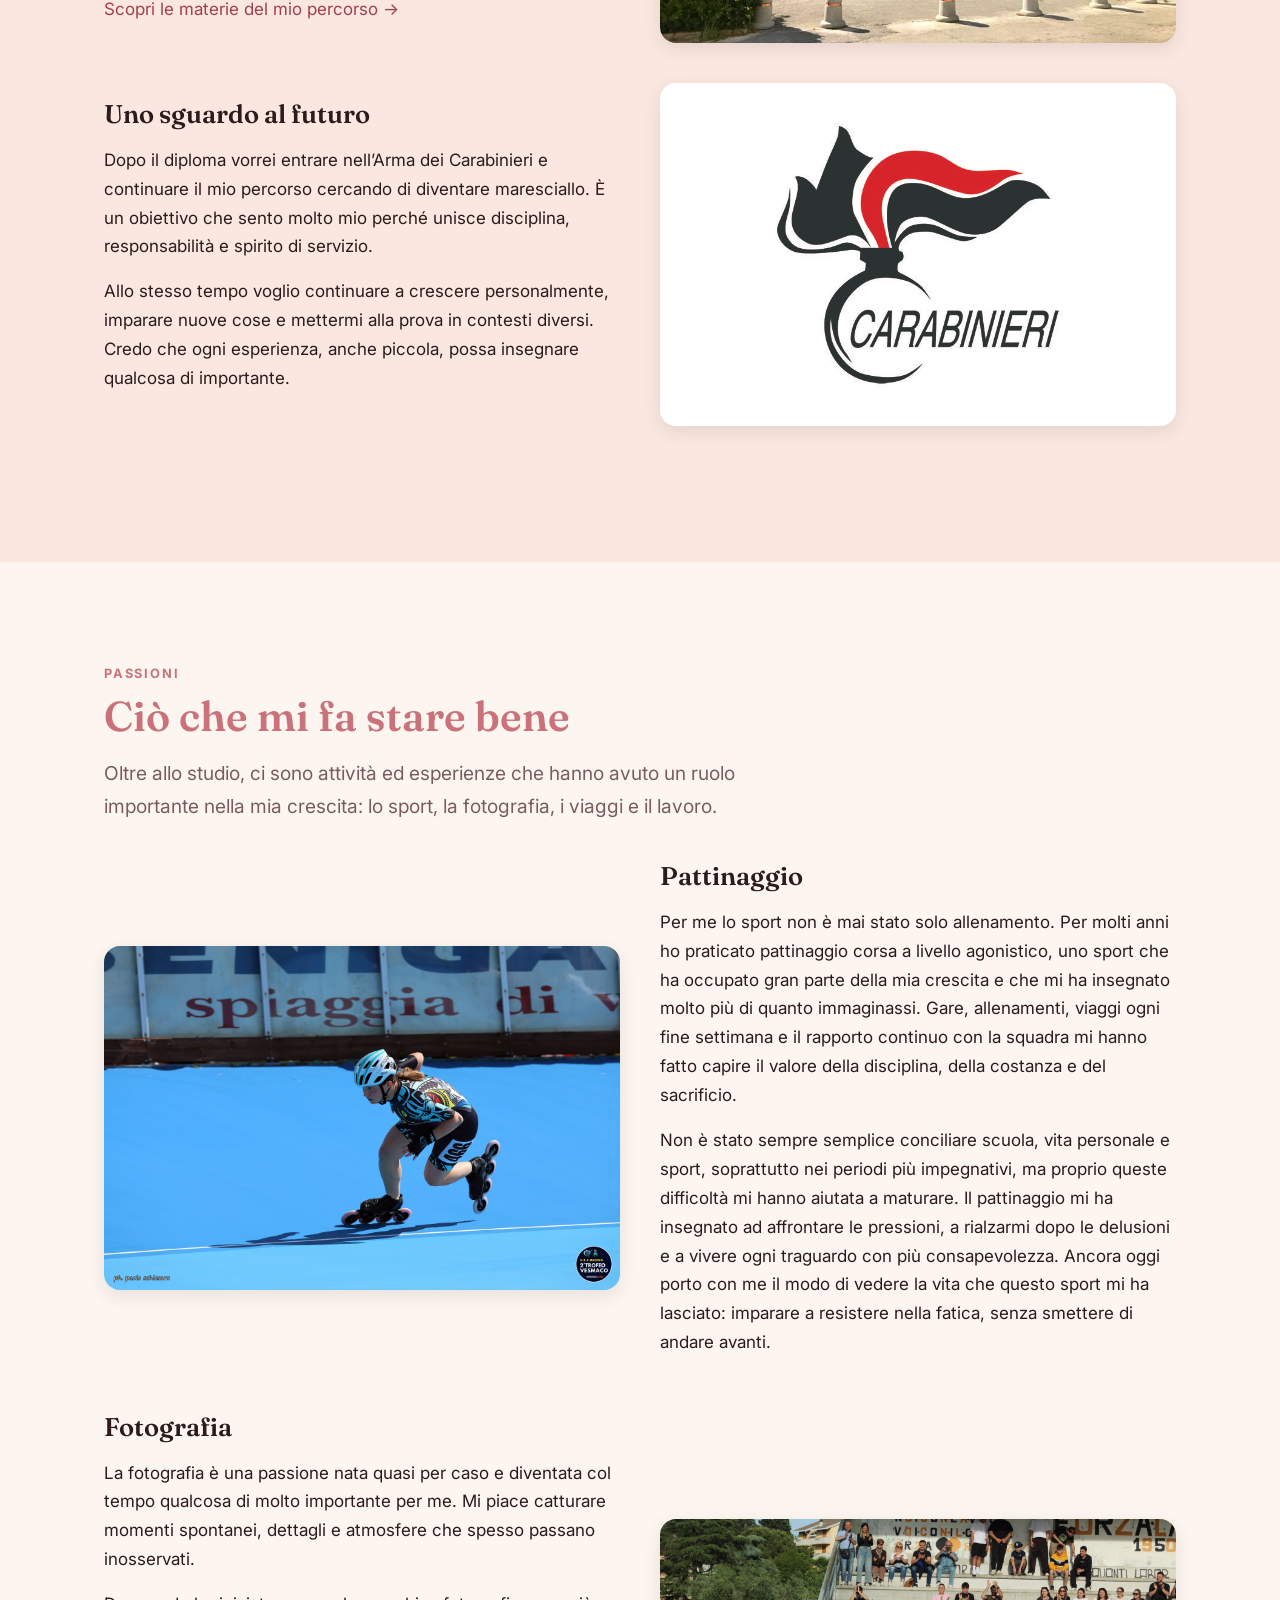
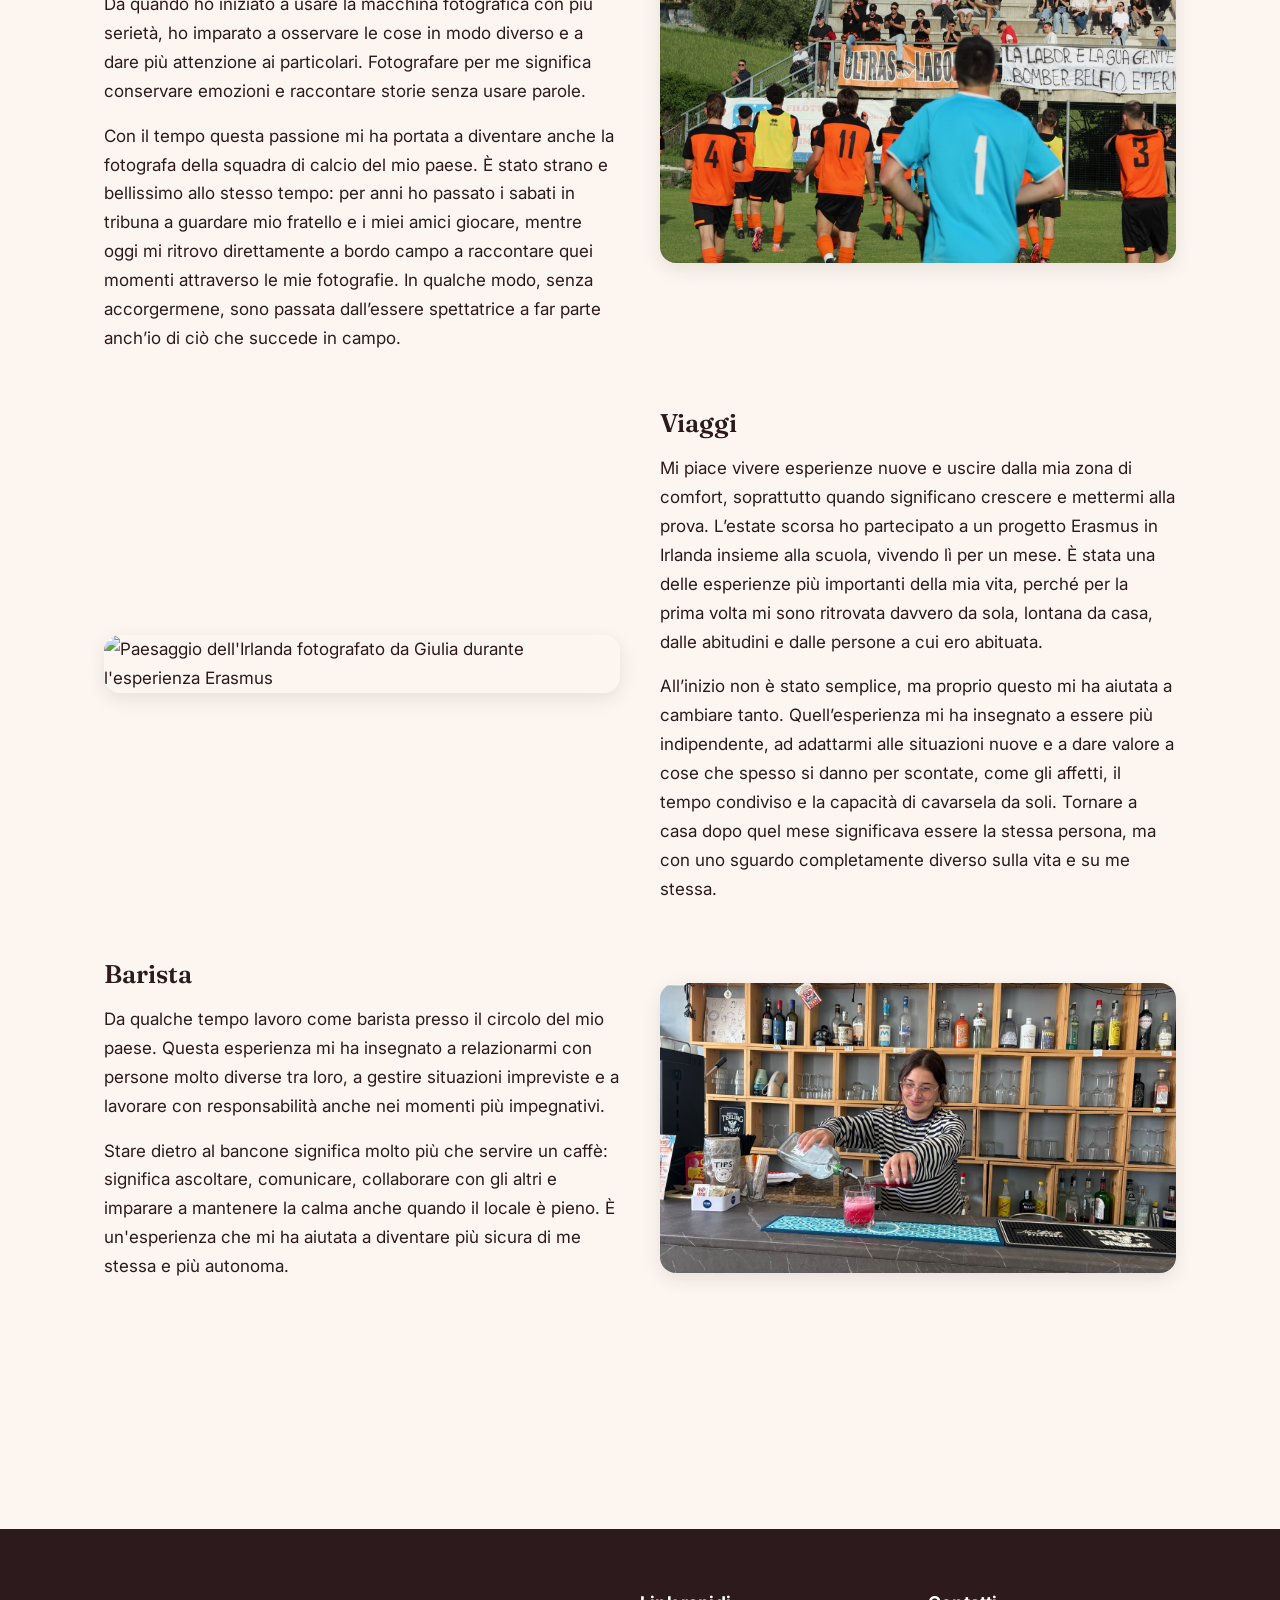
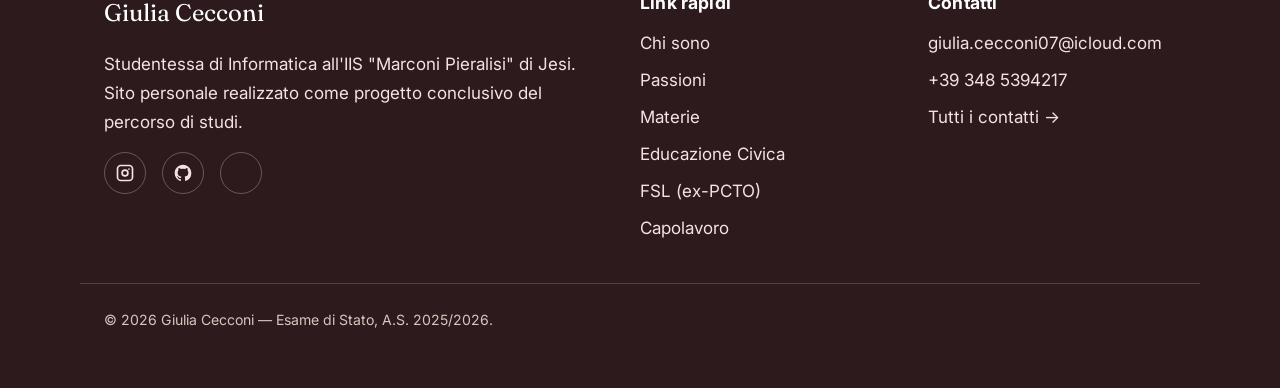
==== commit cc972a17: "Aggiunge illustrazioni materie, pagina Capolavoro e aggiornamenti foto - Illustrazioni SVG per ogni " ====
--- a/index.html
+++ b/index.html
@@ -30,6 +30,7 @@
         <li class="nav__item"><a class="nav__link" href="materie.html">Materie</a></li>
         <li class="nav__item"><a class="nav__link" href="educazione-civica.html">Ed. Civica</a></li>
         <li class="nav__item"><a class="nav__link" href="pcto.html">FSL (ex-PCTO)</a></li>
+        <li class="nav__item"><a class="nav__link" href="capolavoro.html">Capolavoro</a></li>
         <li class="nav__item"><a class="nav__link" href="contatti.html">Contatti</a></li>
       </ul>
     </nav>
@@ -49,9 +50,8 @@
             <a class="btn btn--ghost" href="materie.html">materie <i data-lucide="arrow-right"></i></a>
           </div>
         </div>
-        <!-- Placeholder grafico: foto profilo da inserire in un secondo momento -->
-        <div class="monogram" aria-hidden="true">
-          <span>GC</span>
+        <div class="monogram monogram--photo">
+          <img src="immagini/selfie.jpg" alt="Foto di Giulia Cecconi">
           <small>Giulia Cecconi</small>
         </div>
       </div>
@@ -73,7 +73,7 @@
             <p>Per me contano molto le persone che mi stanno accanto: la mia famiglia, gli amici più stretti e tutte le persone che in questi anni mi hanno aiutata a crescere. Cerco sempre di dare il massimo in quello che faccio, anche quando significa uscire dalla mia zona di comfort.</p>
           </div>
           <div class="feature__media">
-            <img src="immagini/fotoScuola.jpg" alt="L'istituto IIS Marconi Pieralisi di Jesi frequentato da Giulia" loading="lazy">
+            <img src="immagini/famiglia.jpg" alt="Giulia insieme alla sua famiglia" loading="lazy">
           </div>
         </div>
 
@@ -85,9 +85,7 @@
             <p><a href="materie.html">Scopri le materie del mio percorso →</a></p>
           </div>
           <div class="feature__media">
-            <div class="media-placeholder" role="img" aria-label="Sezione dedicata al percorso di studi">
-              <i data-lucide="graduation-cap"></i>
-            </div>
+            <img src="immagini/fotoScuola.jpg" alt="L'istituto IIS Marconi Pieralisi di Jesi, dove Giulia ha svolto il suo percorso di studi" loading="lazy">
           </div>
         </div>
 
@@ -116,7 +114,7 @@
         <!-- Pattinaggio -->
         <div class="feature reveal">
           <div class="feature__media">
-            <img src="immagini/pattinaggio1.jpg" alt="Giulia durante una gara di pattinaggio corsa" loading="lazy">
+            <img src="immagini/pattinaggio2.jpg" alt="Giulia durante una gara di pattinaggio corsa" loading="lazy">
           </div>
           <div class="feature__text">
             <h3>Pattinaggio</h3>
@@ -128,9 +126,7 @@
         <!-- Fotografia -->
         <div class="feature feature--reverse reveal">
           <div class="feature__media">
-            <div class="media-placeholder" role="img" aria-label="Passione per la fotografia">
-              <i data-lucide="camera"></i>
-            </div>
+            <img src="immagini/labor.jpg" alt="Giulia impegnata con la fotografia" loading="lazy">
           </div>
           <div class="feature__text">
             <h3>Fotografia</h3>
@@ -155,9 +151,7 @@
         <!-- Barista -->
         <div class="feature feature--reverse reveal">
           <div class="feature__media">
-            <div class="media-placeholder" role="img" aria-label="Esperienza di lavoro come barista">
-              <i data-lucide="coffee"></i>
-            </div>
+            <img src="immagini/barista.jpg" alt="Giulia al lavoro come barista" loading="lazy">
           </div>
           <div class="feature__text">
             <h3>Barista</h3>
@@ -177,10 +171,10 @@
         <p>Studentessa di Informatica all'IIS "Marconi Pieralisi" di Jesi. Sito personale realizzato come progetto conclusivo del percorso di studi.</p>
         <div class="footer-social">
           <a href="https://instagram.com/giuliacecconiii" target="_blank" rel="noopener" aria-label="Profilo Instagram">
-            <i data-lucide="instagram"></i>
+            <svg width="20" height="20" viewBox="0 0 24 24" fill="currentColor" aria-hidden="true"><path d="M7 2h10a5 5 0 0 1 5 5v10a5 5 0 0 1-5 5H7a5 5 0 0 1-5-5V7a5 5 0 0 1 5-5zm0 2a3 3 0 0 0-3 3v10a3 3 0 0 0 3 3h10a3 3 0 0 0 3-3V7a3 3 0 0 0-3-3H7zm5 3.5a4.5 4.5 0 1 1 0 9 4.5 4.5 0 0 1 0-9zm0 2a2.5 2.5 0 1 0 0 5 2.5 2.5 0 0 0 0-5zm4.75-3.25a1 1 0 1 1 0 2 1 1 0 0 1 0-2z"/></svg>
           </a>
           <a href="https://github.com/Giulia431-creator" target="_blank" rel="noopener" aria-label="Profilo GitHub">
-            <i data-lucide="github"></i>
+            <svg width="20" height="20" viewBox="0 0 24 24" fill="currentColor" aria-hidden="true"><path d="M12 2C6.48 2 2 6.48 2 12c0 4.42 2.87 8.17 6.84 9.5.5.09.68-.22.68-.48 0-.24-.01-.87-.01-1.7-2.78.6-3.37-1.34-3.37-1.34-.45-1.16-1.11-1.47-1.11-1.47-.91-.62.07-.61.07-.61 1 .07 1.53 1.03 1.53 1.03.89 1.53 2.34 1.09 2.91.83.09-.65.35-1.09.63-1.34-2.22-.25-4.55-1.11-4.55-4.94 0-1.09.39-1.98 1.03-2.68-.1-.25-.45-1.27.1-2.65 0 0 .84-.27 2.75 1.02a9.5 9.5 0 0 1 5 0c1.91-1.29 2.75-1.02 2.75-1.02.55 1.38.2 2.4.1 2.65.64.7 1.03 1.59 1.03 2.68 0 3.84-2.34 4.69-4.57 4.94.36.31.68.92.68 1.85 0 1.34-.01 2.42-.01 2.75 0 .27.18.58.69.48A10.01 10.01 0 0 0 22 12c0-5.52-4.48-10-10-10z"/></svg>
           </a>
           <a href="mailto:giulia.cecconi07@icloud.com" aria-label="Invia una email">
             <i data-lucide="mail"></i>
@@ -195,6 +189,7 @@
           <li><a href="materie.html">Materie</a></li>
           <li><a href="educazione-civica.html">Educazione Civica</a></li>
           <li><a href="pcto.html">FSL (ex-PCTO)</a></li>
+          <li><a href="capolavoro.html">Capolavoro</a></li>
         </ul>
       </div>
       <div class="footer-col">
--- a/css/style.css
+++ b/css/style.css
@@ -386,6 +386,20 @@
   font-weight: 600;
   letter-spacing: 0.02em;
 }
+.monogram--photo {
+  overflow: hidden;
+}
+.monogram--photo img {
+  width: 100%;
+  height: 100%;
+  object-fit: cover;
+  border-radius: var(--radius-lg);
+}
+.monogram--photo small {
+  color: #fff;
+  text-shadow: 0 1px 6px rgba(0, 0, 0, 0.55);
+  z-index: 1;
+}
 .monogram small {
   position: absolute;
   bottom: 1.1rem;
@@ -482,6 +496,11 @@
   height: 100%;
   object-fit: cover;
 }
+.subject-card__media img.is-illustration {
+  object-fit: contain;
+  padding: 6px;
+  background: var(--color-bg);
+}
 .subject-card__media .lucide {
   width: 48px;
   height: 48px;
@@ -650,6 +669,116 @@
   object-fit: cover;
   border-radius: var(--radius-sm);
   box-shadow: var(--shadow-sm);
+  cursor: zoom-in;
+  transition: transform var(--transition), box-shadow var(--transition);
+}
+.gallery img:hover {
+  transform: translateY(-3px);
+  box-shadow: var(--shadow);
+}
+
+/* Lightbox (zoom foto a schermo intero) */
+.lightbox {
+  position: fixed;
+  inset: 0;
+  z-index: 1000;
+  display: none;
+  place-items: center;
+  padding: 4vmin;
+  background: rgba(20, 12, 14, 0.9);
+  cursor: zoom-out;
+}
+.lightbox.is-open {
+  display: grid;
+}
+.lightbox__img {
+  max-width: 92vw;
+  max-height: 90vh;
+  object-fit: contain;
+  border-radius: var(--radius-sm);
+  box-shadow: var(--shadow-lg);
+}
+.lightbox__close {
+  position: absolute;
+  top: 18px;
+  right: 22px;
+  width: 46px;
+  height: 46px;
+  display: inline-flex;
+  align-items: center;
+  justify-content: center;
+  font-size: 2rem;
+  line-height: 1;
+  color: #fff;
+  background: rgba(255, 255, 255, 0.14);
+  border: none;
+  border-radius: 50%;
+  cursor: pointer;
+  transition: background var(--transition);
+}
+.lightbox__close:hover {
+  background: rgba(255, 255, 255, 0.28);
+}
+
+/* Video embed responsivo (Google Drive) */
+.video-embed {
+  position: relative;
+  width: 100%;
+  max-width: 720px;
+  margin: var(--space-md) auto var(--space-lg);
+  aspect-ratio: 16 / 9;
+  border-radius: var(--radius);
+  overflow: hidden;
+  box-shadow: var(--shadow);
+  background: #000;
+}
+.video-embed iframe {
+  position: absolute;
+  inset: 0;
+  width: 100%;
+  height: 100%;
+  border: 0;
+}
+
+/* Collage di immagini (Capolavoro) */
+.collage {
+  display: grid;
+  grid-template-columns: repeat(3, 1fr);
+  grid-template-areas:
+    "a a b"
+    "a a c"
+    "d e e";
+  grid-auto-rows: 200px;
+  gap: var(--space-sm);
+  margin-block: var(--space-md);
+}
+.collage img {
+  width: 100%;
+  height: 100%;
+  object-fit: cover;
+  border-radius: var(--radius);
+  box-shadow: var(--shadow-sm);
+  cursor: zoom-in;
+  transition: transform var(--transition), box-shadow var(--transition);
+}
+.collage img:hover {
+  transform: translateY(-3px);
+  box-shadow: var(--shadow);
+}
+.collage img:nth-child(1) { grid-area: a; }
+.collage img:nth-child(2) { grid-area: b; }
+.collage img:nth-child(3) { grid-area: c; }
+.collage img:nth-child(4) { grid-area: d; }
+.collage img:nth-child(5) { grid-area: e; }
+@media (max-width: 640px) {
+  .collage {
+    grid-template-columns: 1fr 1fr;
+    grid-template-areas:
+      "a a"
+      "b c"
+      "d e";
+    grid-auto-rows: 150px;
+  }
 }
 
 /* -------------------------------------------------
